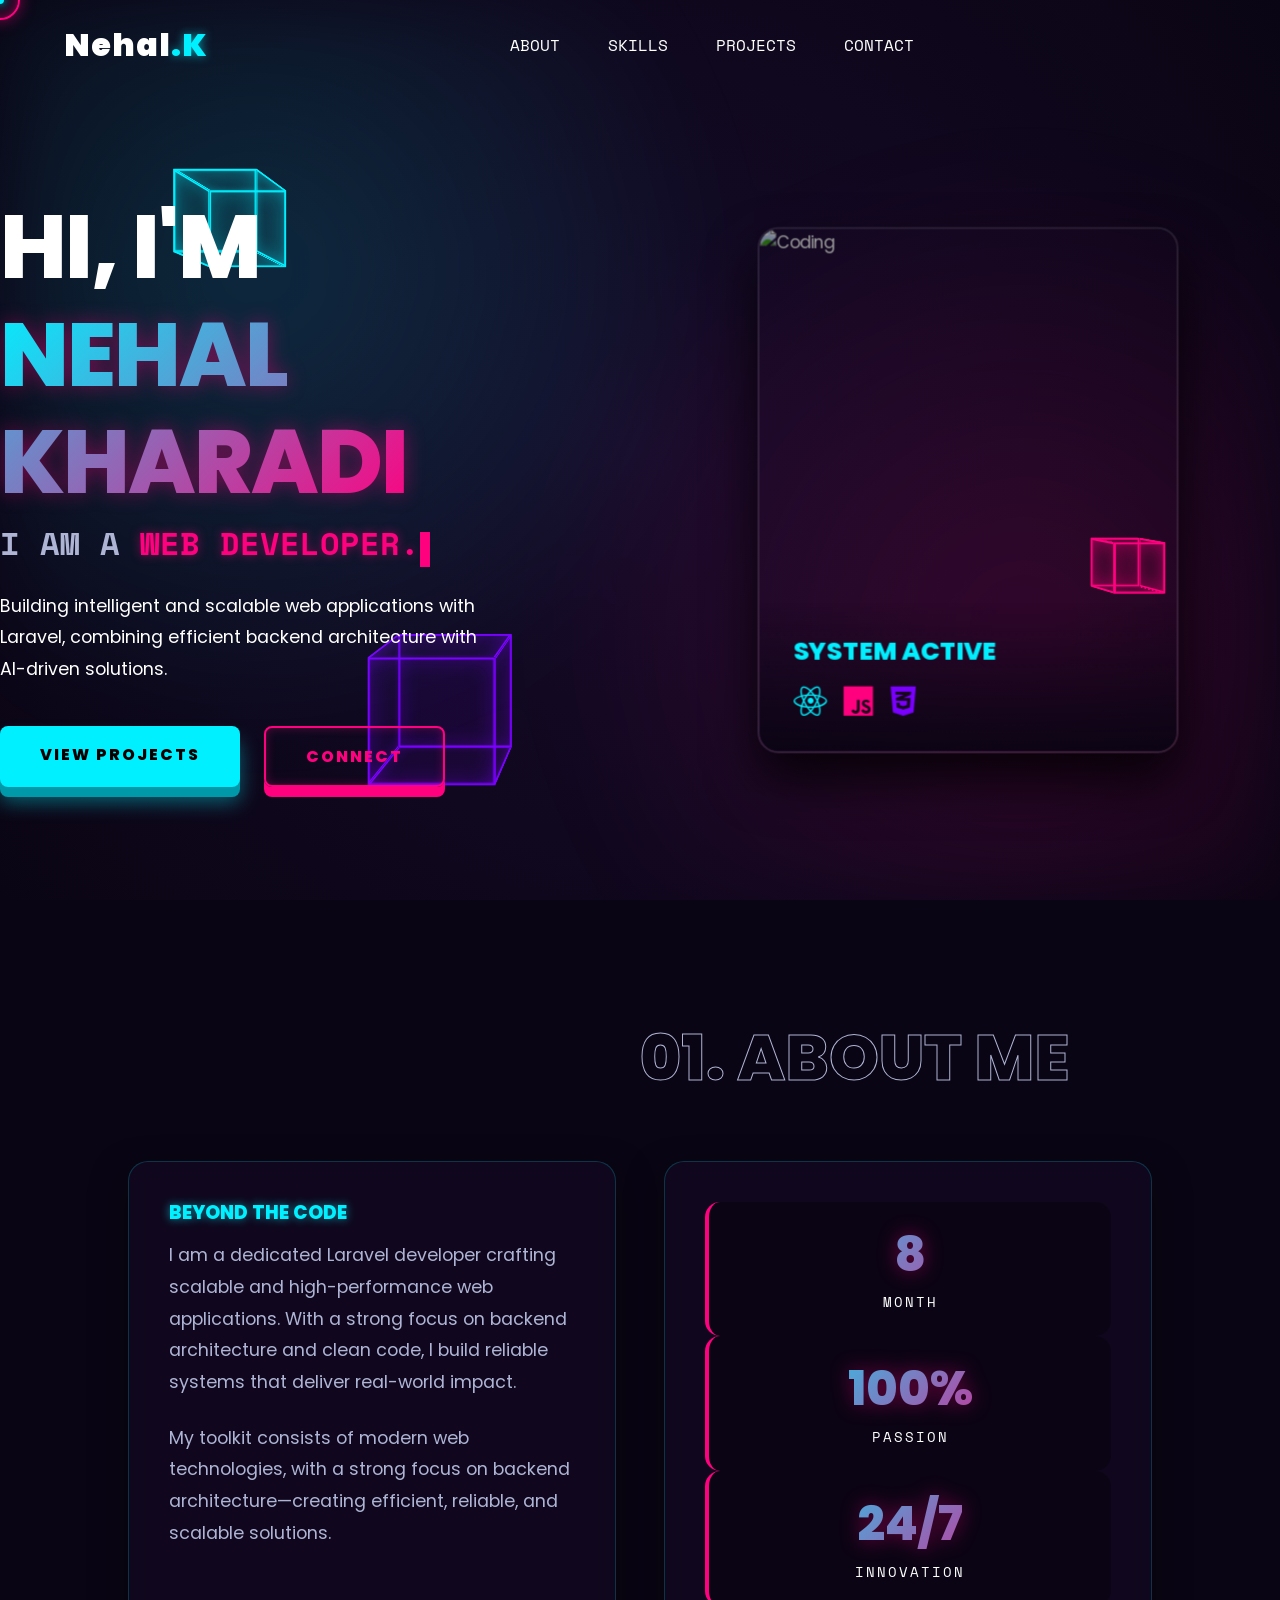
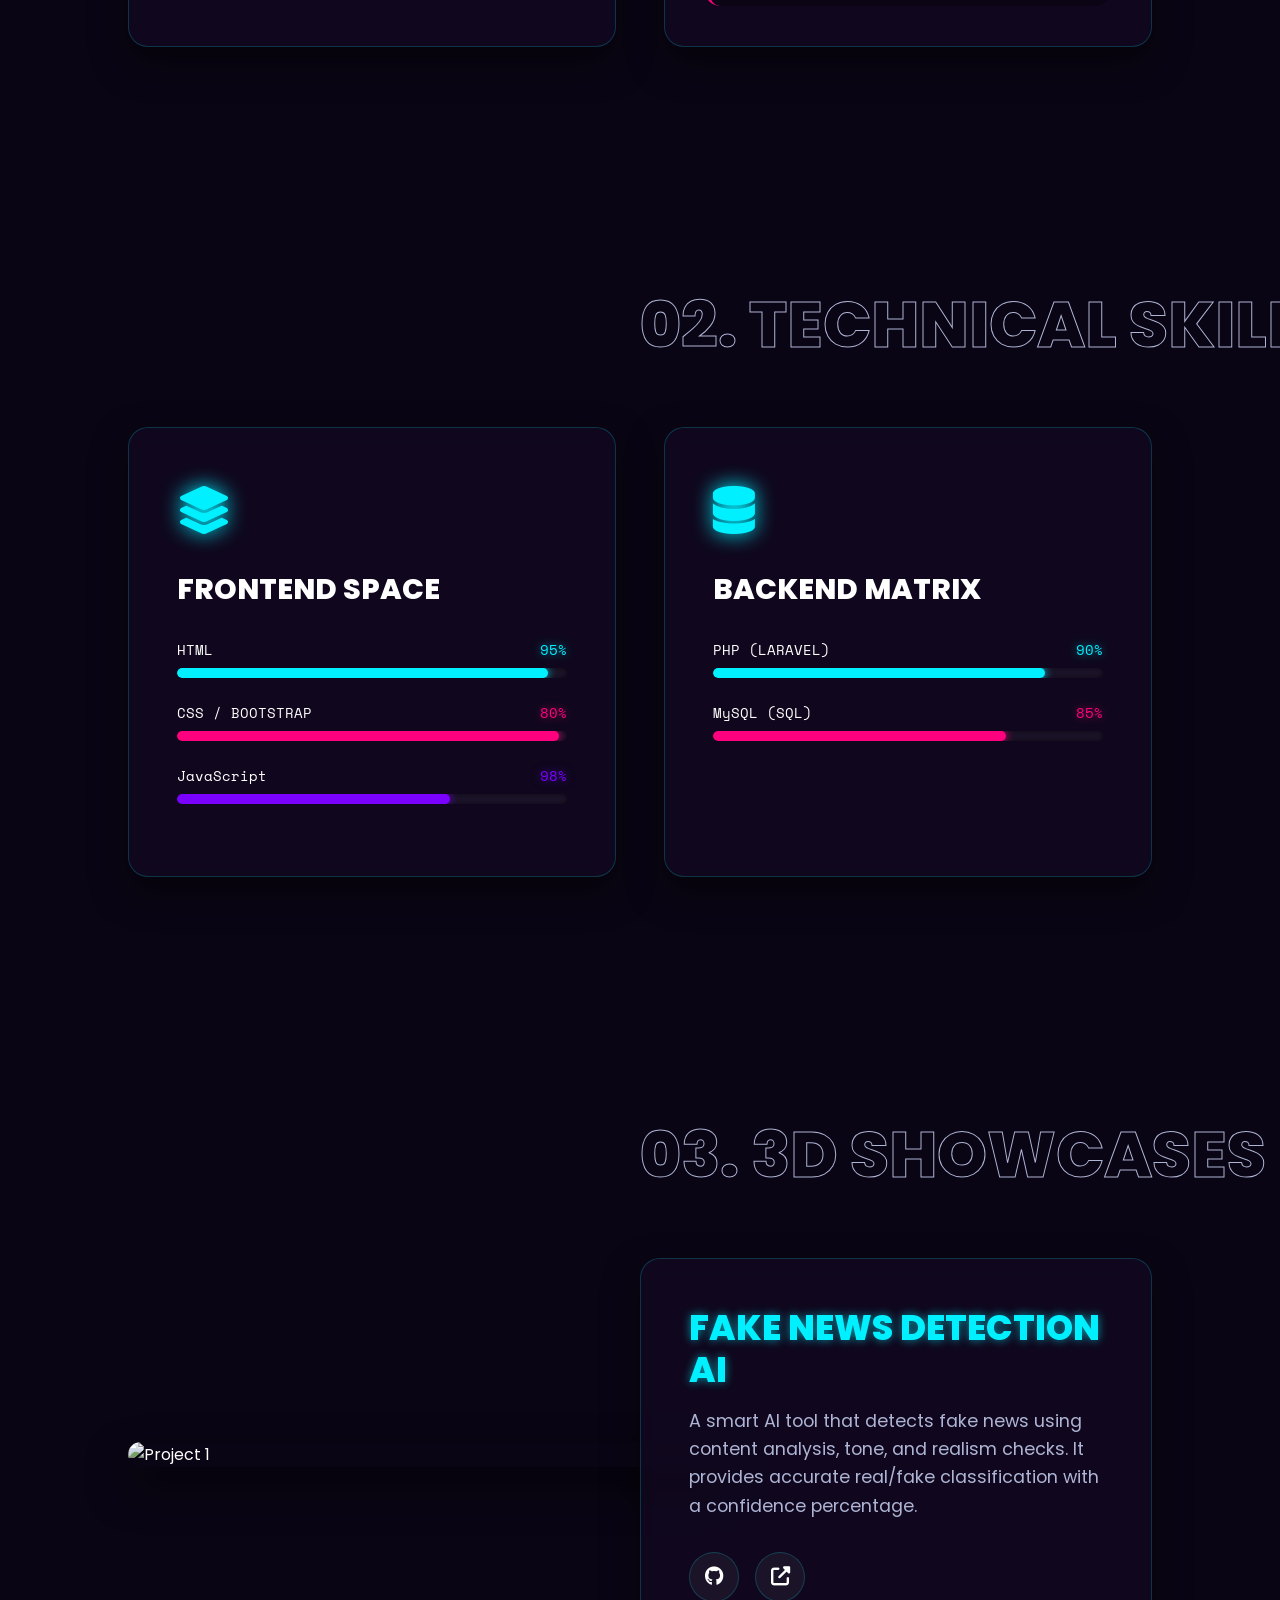
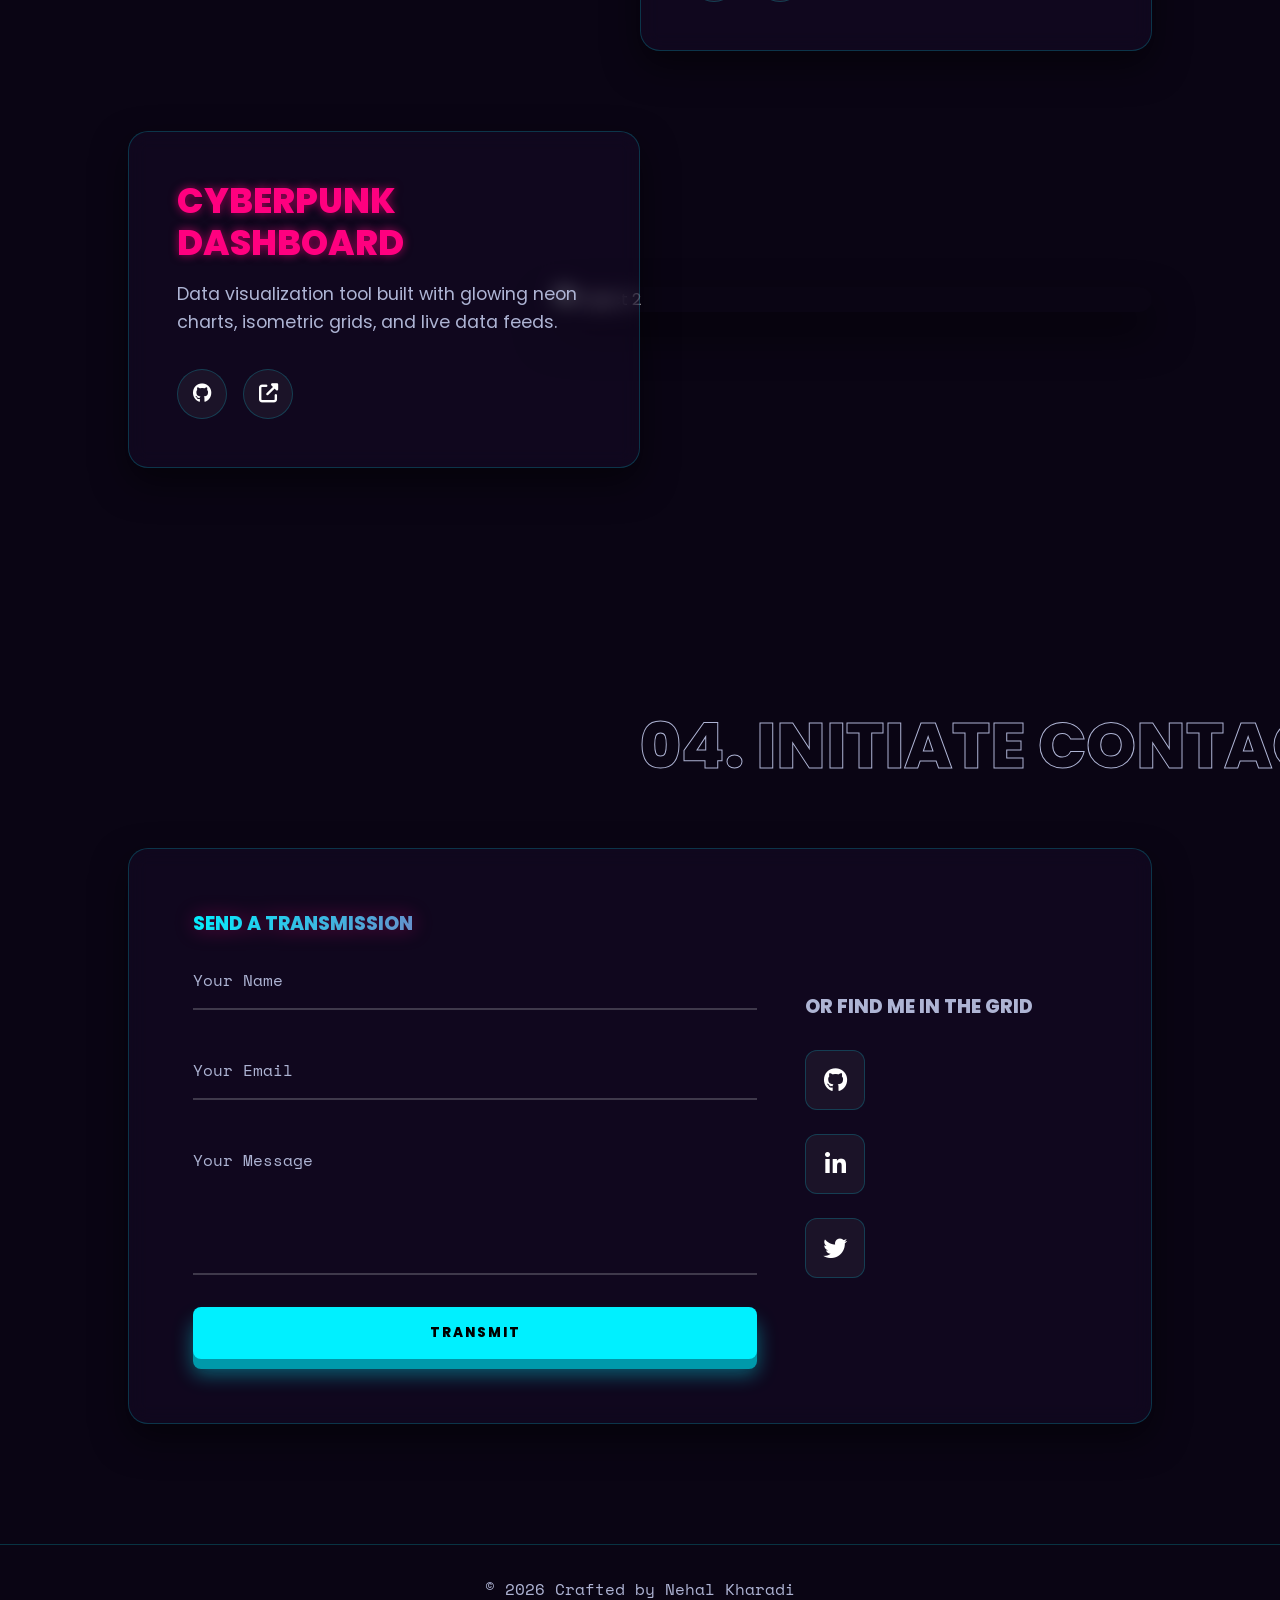
==== nehal portfoilio/index.html @ 48c3c2a7 "adding a project links" ====
<!DOCTYPE html>
<html lang="en">

<head>
    <meta charset="UTF-8">
    <meta name="viewport" content="width=device-width, initial-scale=1.0">
    <meta name="description" content="Nehal Kharadi - Web Developer Portfolio">
    <title>Nehal Kharadi - Web Developer</title>
    <!-- Fonts -->
    <link rel="preconnect" href="https://fonts.googleapis.com">
    <link rel="preconnect" href="https://fonts.gstatic.com" crossorigin>
    <link
        href="https://fonts.googleapis.com/css2?family=Poppins:wght@300;400;600;800;900&family=Space+Mono:wght@400;700&display=swap"
        rel="stylesheet">
    <!-- Font Awesome -->
    <link rel="stylesheet" href="https://cdnjs.cloudflare.com/ajax/libs/font-awesome/6.4.0/css/all.min.css">
    <!-- Custom CSS -->
    <link rel="stylesheet" href="style.css">
</head>

<body>
    <!-- Custom Cursor -->
    <div class="cursor-dot"></div>
    <div class="cursor-outline"></div>

    <!-- 3D Background Elements -->
    <div class="bg-3d-scene">
        <!-- We will dynamically move these with JS -->
        <div class="shape shape-1 cube" data-speed="-2">
            <div class="face front"></div>
            <div class="face back"></div>
            <div class="face right"></div>
            <div class="face left"></div>
            <div class="face top"></div>
            <div class="face bottom"></div>
        </div>
        <div class="shape shape-2 cube" data-speed="3">
            <div class="face front"></div>
            <div class="face back"></div>
            <div class="face right"></div>
            <div class="face left"></div>
            <div class="face top"></div>
            <div class="face bottom"></div>
        </div>
        <div class="shape shape-3 cube" data-speed="1.5">
            <div class="face front"></div>
            <div class="face back"></div>
            <div class="face right"></div>
            <div class="face left"></div>
            <div class="face top"></div>
            <div class="face bottom"></div>
        </div>
        <div class="glow-bg"></div>
    </div>

    <!-- Navbar -->
    <nav id="navbar">
        <div class="nav-container">
            <a href="#hero" class="logo">Nehal<span class="text-cyan">.K</span></a>
            <ul class="nav-links">
                <li><a href="#about" class="hover-3d">About</a></li>
                <li><a href="#skills" class="hover-3d">Skills</a></li>
                <li><a href="#projects" class="hover-3d">Projects</a></li>
                <li><a href="#contact" class="hover-3d">Contact</a></li>
            </ul>
            <div class="nav-actions">
                <div class="hamburger">
                    <div class="line"></div>
                    <div class="line"></div>
                    <div class="line"></div>
                </div>
            </div>
        </div>
    </nav>

    <!-- Hero Section -->
    <section id="hero" class="hero">
        <div class="hero-content" data-tilt>

            <h1 class="name" data-depth="20">
                Hi, I'm <br>
                <span class="text-gradient">Nehal Kharadi</span>
            </h1>
            <h2 class="dynamic-text">I am a <span class="typing-text"></span><span class="cursor">&nbsp;</span></h2>
            <p class="summary" data-depth="10">Building intelligent and scalable web applications with Laravel,
                combining efficient backend architecture with AI-driven solutions.</p>
            <div class="hero-cta" data-depth="30">
                <a href="#projects" class="btn btn-primary btn-3d">View projects</a>
                <a href="#contact" class="btn btn-outline btn-3d">Connect</a>
            </div>
        </div>
        <div class="hero-graphic" id="parallax-scene">
            <!-- 3D Card in Hero -->
            <div class="hero-3d-card js-tilt">
                <div class="card-glass">
                    <img src="https://images.unsplash.com/photo-1555066931-4365d14bab8c?ixlib=rb-4.0.3&auto=format&fit=crop&w=800&q=80"
                        alt="Coding">
                    <div class="card-overlay">
                        <h3>System Active</h3>
                        <div class="tech-icons">
                            <i class="fab fa-react" style="color: #00F0FF;"></i>
                            <i class="fab fa-js" style="color: #FF007F;"></i>
                            <i class="fab fa-css3-alt" style="color: #7A00FF;"></i>
                        </div>
                    </div>
                </div>
            </div>
        </div>
    </section>

    <!-- About Section -->
    <section id="about" class="about section">
        <h2 class="section-title">01. About Me</h2>
        <div class="about-container js-tilt">
            <div class="about-text glass-box">
                <h3 class="text-cyan mb-4">Beyond the Code</h3>
                <p>I am a dedicated Laravel developer crafting scalable and high-performance web applications. With a
                    strong focus on backend architecture and clean code, I build reliable systems that deliver
                    real-world impact.
                </p>
                <p>My toolkit consists of modern web technologies, with a strong focus on backend architecture—creating
                    efficient, reliable, and scalable solutions.</p>
            </div>
            <div class="about-stats glass-box">
                <div class="stat-item">
                    <h4 class="text-gradient">8</h4>
                    <p>month</p>
                </div>
                <div class="stat-item">
                    <h4 class="text-gradient">100%</h4>
                    <p>Passion</p>
                </div>
                <div class="stat-item">
                    <h4 class="text-gradient">24/7</h4>
                    <p>Innovation</p>
                </div>
            </div>
        </div>
    </section>

    <!-- Skills Section -->
    <section id="skills" class="skills section">
        <h2 class="section-title">02. Technical Skills</h2>
        <div class="skills-grid">
            <div class="skill-card js-tilt glass-box">
                <div class="skill-icon"><i class="fas fa-layer-group"></i></div>
                <h3>Frontend Space</h3>
                <div class="skill-bar-container">
                    <div class="skill-label"><span>HTML</span> <span class="text-cyan">95%</span></div>
                    <div class="skill-track">
                        <div class="skill-fill bg-cyan" data-width="95%"></div>
                    </div>
                </div>
                <div class="skill-bar-container">
                    <div class="skill-label"><span>CSS / BOOTSTRAP</span> <span class="text-pink">80%</span></div>
                    <div class="skill-track">
                        <div class="skill-fill bg-pink" data-width="98%"></div>
                    </div>
                </div>
                <div class="skill-bar-container">
                    <div class="skill-label"><span>JavaScript</span> <span class="text-purple">98%</span></div>
                    <div class="skill-track">
                        <div class="skill-fill bg-purple" data-width="70%"></div>
                    </div>
                </div>
            </div>

            <div class="skill-card js-tilt glass-box">
                <div class="skill-icon"><i class="fas fa-database"></i></div>
                <h3>Backend Matrix</h3>
                <div class="skill-bar-container">
                    <div class="skill-label"><span>PHP (LARAVEL)</span> <span class="text-cyan">90%</span></div>
                    <div class="skill-track">
                        <div class="skill-fill bg-cyan" data-width="85%"></div>
                    </div>
                </div>
                <div class="skill-bar-container">
                    <div class="skill-label"><span>MySQL (SQL)</span> <span class="text-pink">85%</span></div>
                    <div class="skill-track">
                        <div class="skill-fill bg-pink" data-width="75%"></div>
                    </div>
                </div>

            </div>
        </div>
    </section>

    <!-- Projects Section -->
    <section id="projects" class="projects section">
        <h2 class="section-title">03. 3D Showcases</h2>
        <div class="project-gallery">
            <!-- Project 1 -->
            <div class="project-box js-tilt">
                <div class="project-img">
                    <img src="https://images.unsplash.com/photo-1618005182384-a83a8bd57fbe?ixlib=rb-4.0.3&auto=format&fit=crop&w=800&q=80"
                        alt="Project 1">
                </div>
                <div class="project-content glass-box">
                    <h3 class="text-cyan">Fake News Detection AI</h3>
                    <p>A smart AI tool that detects fake news using content analysis, tone, and realism checks.
                        It provides accurate real/fake classification
                        with a confidence percentage.</p>
                    <div class="project-links">
                        <a href="#" class="btn-icon"><i class="fab fa-github"></i></a>
                        <a href="#" class="btn-icon"><i class="fas fa-external-link-alt"></i></a>
                    </div>
                </div>
            </div>

            <!-- Project 2 -->
            <div class="project-box js-tilt">
                <div class="project-img">
                    <img src="https://images.unsplash.com/photo-1550751827-4bd374c3f58b?ixlib=rb-4.0.3&auto=format&fit=crop&w=800&q=80"
                        alt="Project 2">
                </div>
                <div class="project-content glass-box">
                    <h3 class="text-pink">Cyberpunk Dashboard</h3>
                    <p>Data visualization tool built with glowing neon charts, isometric grids, and live data feeds.</p>
                    <div class="project-links">
                        <a href="#" class="btn-icon"><i class="fab fa-github"></i></a>
                        <a href="https://nehalkharadi.github.io/fake-news-detection-ai/" class="btn-icon"><i
                                class="fas fa-external-link-alt"></i></a>
                    </div>
                </div>
            </div>
        </div>
    </section>

    <!-- Contact Section -->
    <section id="contact" class="contact section">
        <h2 class="section-title">04. Initiate Contact</h2>
        <div class="contact-wrapper js-tilt glass-box">
            <div class="contact-form-container">
                <h3 class="text-gradient mb-4">Send a Transmission</h3>
                <form id="contactForm" class="form-3d">
                    <div class="input-container">
                        <input type="text" required id="name" class="input-field">
                        <label for="name">Your Name</label>
                        <div class="input-line"></div>
                    </div>
                    <div class="input-container">
                        <input type="email" required id="email" class="input-field">
                        <label for="email">Your Email</label>
                        <div class="input-line"></div>
                    </div>
                    <div class="input-container">
                        <textarea required id="message" rows="4" class="input-field"></textarea>
                        <label for="message">Your Message</label>
                        <div class="input-line"></div>
                    </div>
                    <button type="submit" class="btn btn-primary btn-3d mt-4">Transmit</button>
                </form>
            </div>
            <div class="contact-social">
                <h3>Or find me in the grid</h3>
                <div class="social-3d">
                    <a href="#" class="social-btn"><i class="fab fa-github"></i></a>
                    <a href="#" class="social-btn"><i class="fab fa-linkedin-in"></i></a>
                    <a href="#" class="social-btn"><i class="fab fa-twitter"></i></a>
                </div>
            </div>
        </div>
    </section>

    <!-- Footer -->
    <footer>
        <p>© 2026 Crafted by Nehal Kharadi</p>
    </footer>

    <script src="script.js"></script>
</body>

</html>
---- nehal portfoilio/style.css ----
/* --- Variables & Core Theme --- */
:root {
    --bg-dark: #0a0514;
    --bg-light: #160b29;
    --cyan: #00F0FF;
    --pink: #FF007F;
    --purple: #7A00FF;
    --text-main: #ffffff;
    --text-muted: #aeb4d4;

    --glass-bg: rgba(22, 11, 41, 0.5);
    --glass-border: rgba(0, 240, 255, 0.2);
    --glass-shadow: 0 15px 35px rgba(0, 0, 0, 0.5);

    --gradient: linear-gradient(135deg, var(--cyan), var(--pink));
}

* {
    margin: 0;
    padding: 0;
    box-sizing: border-box;
}

html {
    scroll-behavior: smooth;
}

body {
    font-family: 'Poppins', sans-serif;
    background-color: var(--bg-dark);
    color: var(--text-main);
    overflow-x: hidden;
    cursor: none;
    /* We use custom cursor */
}

a {
    text-decoration: none;
    color: inherit;
    cursor: none;
}

button,
input,
textarea {
    font-family: inherit;
    cursor: none;
}

ul {
    list-style: none;
}

img {
    max-width: 100%;
    height: auto;
    display: block;
}

/* Typography */
h1,
h2,
h3,
h4 {
    font-weight: 800;
    line-height: 1.2;
    text-transform: uppercase;
}

.text-cyan {
    color: var(--cyan);
    text-shadow: 0 0 10px rgba(0, 240, 255, 0.6);
}

.text-pink {
    color: var(--pink);
    text-shadow: 0 0 10px rgba(255, 0, 127, 0.6);
}

.text-purple {
    color: var(--purple);
    text-shadow: 0 0 10px rgba(122, 0, 255, 0.6);
}

.text-gradient {
    background: var(--gradient);
    -webkit-background-clip: text;
    -webkit-text-fill-color: transparent;
    filter: drop-shadow(0 0 10px rgba(255, 0, 127, 0.4));
}

.mb-4 {
    margin-bottom: 1rem;
}

/* --- Custom Cursor --- */
.cursor-dot {
    position: fixed;
    width: 8px;
    height: 8px;
    background-color: var(--cyan);
    border-radius: 50%;
    pointer-events: none;
    z-index: 9999;
    transform: translate(-50%, -50%);
    box-shadow: 0 0 10px var(--cyan);
}

.cursor-outline {
    position: fixed;
    width: 40px;
    height: 40px;
    border: 2px solid var(--pink);
    border-radius: 50%;
    pointer-events: none;
    z-index: 9998;
    transform: translate(-50%, -50%);
    transition: width 0.2s, height 0.2s;
    box-shadow: 0 0 15px rgba(255, 0, 127, 0.5), inset 0 0 15px rgba(255, 0, 127, 0.5);
}

.cursor-hover {
    width: 60px !important;
    height: 60px !important;
    background: rgba(0, 240, 255, 0.1);
    border-color: var(--cyan) !important;
    box-shadow: 0 0 20px var(--cyan), inset 0 0 20px var(--cyan) !important;
}

/* --- 3D Background Scene --- */
.bg-3d-scene {
    position: fixed;
    top: 0;
    left: 0;
    width: 100vw;
    height: 100vh;
    z-index: -1;
    perspective: 1000px;
    background: radial-gradient(circle at center, var(--bg-light), var(--bg-dark));
    overflow: hidden;
}

.glow-bg {
    position: absolute;
    width: 100%;
    height: 100%;
    background:
        radial-gradient(circle at 20% 30%, rgba(0, 240, 255, 0.15) 0%, transparent 40%),
        radial-gradient(circle at 80% 70%, rgba(255, 0, 127, 0.15) 0%, transparent 40%);
    filter: blur(40px);
}

.cube {
    position: absolute;
    width: 80px;
    height: 80px;
    transform-style: preserve-3d;
    animation: rotateCube 15s infinite linear;
}

.cube .face {
    position: absolute;
    width: 100%;
    height: 100%;
    border: 2px solid var(--cyan);
    background: rgba(0, 240, 255, 0.05);
    box-shadow: 0 0 20px rgba(0, 240, 255, 0.3) inset;
}

.cube .front {
    transform: translateZ(40px);
}

.cube .back {
    transform: rotateY(180deg) translateZ(40px);
}

.cube .right {
    transform: rotateY(90deg) translateZ(40px);
}

.cube .left {
    transform: rotateY(-90deg) translateZ(40px);
}

.cube .top {
    transform: rotateX(90deg) translateZ(40px);
}

.cube .bottom {
    transform: rotateX(-90deg) translateZ(40px);
}

.shape-1 {
    top: 20%;
    left: 15%;
    animation-duration: 20s;
}

.shape-2 {
    top: 60%;
    right: 10%;
    width: 50px;
    height: 50px;
}

.shape-2 .face {
    border-color: var(--pink);
    background: rgba(255, 0, 127, 0.05);
    box-shadow: 0 0 20px rgba(255, 0, 127, 0.3) inset;
}

.shape-2 .front {
    transform: translateZ(25px);
}

.shape-2 .back {
    transform: rotateY(180deg) translateZ(25px);
}

.shape-2 .right {
    transform: rotateY(90deg) translateZ(25px);
}

.shape-2 .left {
    transform: rotateY(-90deg) translateZ(25px);
}

.shape-2 .top {
    transform: rotateX(90deg) translateZ(25px);
}

.shape-2 .bottom {
    transform: rotateX(-90deg) translateZ(25px);
}

.shape-3 {
    bottom: 15%;
    left: 30%;
    width: 120px;
    height: 120px;
    animation-duration: 25s;
    animation-direction: reverse;
}

.shape-3 .face {
    border-color: var(--purple);
    background: rgba(122, 0, 255, 0.05);
    box-shadow: 0 0 20px rgba(122, 0, 255, 0.3) inset;
}

.shape-3 .front {
    transform: translateZ(60px);
}

.shape-3 .back {
    transform: rotateY(180deg) translateZ(60px);
}

.shape-3 .right {
    transform: rotateY(90deg) translateZ(60px);
}

.shape-3 .left {
    transform: rotateY(-90deg) translateZ(60px);
}

.shape-3 .top {
    transform: rotateX(90deg) translateZ(60px);
}

.shape-3 .bottom {
    transform: rotateX(-90deg) translateZ(60px);
}

@keyframes rotateCube {
    0% {
        transform: rotateX(0) rotateY(0) rotateZ(0);
    }

    100% {
        transform: rotateX(360deg) rotateY(360deg) rotateZ(360deg);
    }
}

/* --- Common UI --- */
.section {
    padding: 120px 10%;
    position: relative;
    z-index: 1;
}

.section-title {
    font-size: clamp(2.5rem, 5vw, 4rem);
    text-align: center;
    margin-bottom: 4rem;
    color: transparent;
    -webkit-text-stroke: 1px var(--text-muted);
    position: relative;
    display: inline-block;
    left: 50%;
    transform: translateX(-50%);
    transition: all 0.3s ease;
}

.section-title:hover {
    color: var(--cyan);
    -webkit-text-stroke: 0px;
    text-shadow: 0 0 20px var(--cyan);
}

.glass-box {
    background: var(--glass-bg);
    backdrop-filter: blur(10px);
    -webkit-backdrop-filter: blur(10px);
    border: 1px solid var(--glass-border);
    border-radius: 20px;
    padding: 2.5rem;
    box-shadow: var(--glass-shadow);
    transform-style: preserve-3d;
    /* For child 3D effects */
}

/* 3D Buttons */
.btn-3d {
    display: inline-block;
    padding: 1rem 2.5rem;
    font-weight: 800;
    letter-spacing: 2px;
    text-transform: uppercase;
    border-radius: 8px;
    position: relative;
    transform-style: preserve-3d;
    transition: transform 0.2s, box-shadow 0.2s;
    outline: none;
    border: none;
    z-index: 1;
}

.btn-3d::before {
    content: '';
    position: absolute;
    top: 0;
    left: 0;
    width: 100%;
    height: 100%;
    border-radius: 8px;
    transform: translateZ(-10px);
    z-index: -1;
}

.btn-primary {
    background: var(--cyan);
    color: #000;
    box-shadow: 0 10px 0 #0099aa, 0 15px 20px rgba(0, 240, 255, 0.4);
}

.btn-primary:active {
    transform: translateY(10px);
    box-shadow: 0 0px 0 #0099aa, 0 5px 10px rgba(0, 240, 255, 0.4);
}

.btn-outline {
    background: transparent;
    color: var(--pink);
    border: 2px solid var(--pink);
    box-shadow: 0 10px 0 var(--pink), inset 0 0 10px rgba(255, 0, 127, 0.3);
}

.btn-outline:active {
    transform: translateY(10px);
    box-shadow: 0 0px 0 var(--pink), inset 0 0 10px rgba(255, 0, 127, 0.3);
}

/* --- Navigation --- */
nav {
    position: fixed;
    top: 0;
    width: 100%;
    height: 90px;
    z-index: 1000;
    transition: 0.3s;
}

nav.scrolled {
    background: rgba(10, 5, 20, 0.85);
    backdrop-filter: blur(15px);
    border-bottom: 1px solid var(--glass-border);
    height: 70px;
}

.nav-container {
    display: flex;
    justify-content: space-between;
    align-items: center;
    height: 100%;
    padding: 0 5%;
}

.logo {
    font-size: 2rem;
    font-weight: 900;
    letter-spacing: 1px;
}

.nav-links {
    display: flex;
    gap: 3rem;
}

.nav-links li a {
    font-family: 'Space Mono', monospace;
    font-size: 1rem;
    text-transform: uppercase;
    position: relative;
    display: inline-block;
    transition: 0.3s;
}

.nav-links li a:hover {
    color: var(--cyan);
    text-shadow: 0 0 10px var(--cyan);
    transform: translateY(-3px);
}

.hamburger {
    display: none;
}

.hamburger .line {
    width: 30px;
    height: 3px;
    background: var(--cyan);
    margin: 6px 0;
    box-shadow: 0 0 5px var(--cyan);
    transition: 0.3s;
}

/* --- Hero Section --- */
.hero {
    min-height: 100vh;
    display: flex;
    align-items: center;
    padding-top: 80px;
}

.hero-content {
    flex: 1;
    padding-right: 2rem;
    transform-style: preserve-3d;
}

.intro-badge {
    display: inline-flex;
    align-items: center;
    gap: 10px;
    padding: 0.5rem 1.2rem;
    background: rgba(0, 240, 255, 0.1);
    border: 1px solid var(--cyan);
    border-radius: 30px;
    color: var(--cyan);
    font-family: 'Space Mono', monospace;
    font-size: 0.9rem;
    margin-bottom: 1.5rem;
    box-shadow: 0 0 15px rgba(0, 240, 255, 0.2);
}

.live-dot {
    width: 10px;
    height: 10px;
    background: var(--cyan);
    border-radius: 50%;
    animation: pulse 1.5s infinite;
}

@keyframes pulse {
    0% {
        box-shadow: 0 0 0 0 rgba(0, 240, 255, 0.7);
    }

    70% {
        box-shadow: 0 0 0 10px transparent;
    }

    100% {
        box-shadow: 0 0 0 0 transparent;
    }
}

.hero .name {
    font-size: clamp(3.5rem, 7vw, 6rem);
    margin-bottom: 0.5rem;
    letter-spacing: -2px;
}

.dynamic-text {
    font-family: 'Space Mono', monospace;
    font-size: clamp(1.2rem, 3vw, 2rem);
    color: var(--text-muted);
    margin-bottom: 1.5rem;
}

.typing-text {
    color: var(--pink);
    text-shadow: 0 0 10px rgba(255, 0, 127, 0.5);
}

.cursor {
    display: inline-block;
    width: 10px;
    height: 1.1em;
    background: var(--pink);
    vertical-align: text-bottom;
    animation: blink 1s infinite;
}

@keyframes blink {

    0%,
    100% {
        opacity: 1;
    }

    50% {
        opacity: 0;
    }
}

.hero .summary {
    font-size: 1.1rem;
    max-width: 500px;
    margin-bottom: 2.5rem;
    line-height: 1.8;
}

.hero-cta {
    display: flex;
    gap: 1.5rem;
}

.hero-graphic {
    flex: 1;
    display: flex;
    justify-content: center;
    align-items: center;
    perspective: 1000px;
}

.hero-3d-card {
    width: 400px;
    height: 500px;
    position: relative;
    transform-style: preserve-3d;
}

.card-glass {
    position: absolute;
    width: 100%;
    height: 100%;
    border-radius: 20px;
    overflow: hidden;
    border: 2px solid rgba(255, 255, 255, 0.1);
    box-shadow: 0 25px 50px rgba(0, 0, 0, 0.8);
    transform: translateZ(50px);
    /* Pops out during tilt */
}

.card-glass img {
    width: 100%;
    height: 100%;
    object-fit: cover;
    filter: brightness(0.6) contrast(1.2);
}

.card-overlay {
    position: absolute;
    bottom: 0;
    left: 0;
    width: 100%;
    padding: 2rem;
    background: linear-gradient(to top, rgba(10, 5, 20, 0.9), transparent);
    transform: translateZ(80px);
    /* 3D effect depth */
}

.card-overlay h3 {
    color: var(--cyan);
    font-size: 1.5rem;
    margin-bottom: 1rem;
}

.tech-icons {
    display: flex;
    gap: 1rem;
    font-size: 2rem;
}

/* --- About Section --- */
.about-container {
    display: grid;
    grid-template-columns: 1fr 1fr;
    gap: 3rem;
    transform-style: preserve-3d;
}

.about-text p {
    margin-bottom: 1.5rem;
    font-size: 1.1rem;
    line-height: 1.8;
    color: var(--text-muted);
}

.about-stats {
    display: flex;
    flex-direction: column;
    justify-content: space-around;
    transform: translateZ(30px);
}

.stat-item {
    text-align: center;
    padding: 1.5rem;
    background: rgba(0, 0, 0, 0.3);
    border-radius: 15px;
    border-left: 4px solid var(--pink);
}

.stat-item h4 {
    font-size: 3rem;
    margin-bottom: 0.5rem;
}

.stat-item p {
    font-family: 'Space Mono', monospace;
    letter-spacing: 2px;
    text-transform: uppercase;
    font-size: 0.9rem;
}

/* --- Skills Section --- */
.skills-grid {
    display: grid;
    grid-template-columns: 1fr 1fr;
    gap: 3rem;
    perspective: 1000px;
}

.skill-card {
    padding: 3rem;
    transform-style: preserve-3d;
}

.skill-icon {
    font-size: 3rem;
    color: var(--cyan);
    margin-bottom: 1.5rem;
    display: inline-block;
    transform: translateZ(40px);
    text-shadow: 0 0 20px var(--cyan);
}

.skill-card h3 {
    font-size: 1.8rem;
    margin-bottom: 2rem;
    transform: translateZ(30px);
}

.skill-bar-container {
    margin-bottom: 1.5rem;
    transform: translateZ(20px);
}

.skill-label {
    display: flex;
    justify-content: space-between;
    font-family: 'Space Mono', monospace;
    font-size: 0.9rem;
    margin-bottom: 0.5rem;
}

.skill-track {
    width: 100%;
    height: 10px;
    background: rgba(255, 255, 255, 0.05);
    border-radius: 10px;
    overflow: hidden;
    box-shadow: inset 0 0 5px rgba(0, 0, 0, 0.5);
}

.skill-fill {
    height: 100%;
    width: 0;
    border-radius: 10px;
    transition: width 1.5s ease-out;
}

.bg-cyan {
    background: var(--cyan);
    box-shadow: 0 0 10px var(--cyan);
}

.bg-pink {
    background: var(--pink);
    box-shadow: 0 0 10px var(--pink);
}

.bg-purple {
    background: var(--purple);
    box-shadow: 0 0 10px var(--purple);
}

/* --- Projects Section --- */
.project-gallery {
    display: flex;
    flex-direction: column;
    gap: 5rem;
}

.project-box {
    display: grid;
    grid-template-columns: repeat(12, 1fr);
    align-items: center;
    perspective: 1500px;
}

.project-img {
    grid-column: 1 / 8;
    grid-row: 1;
    border-radius: 20px;
    overflow: hidden;
    box-shadow: 0 20px 40px rgba(0, 0, 0, 0.6);
    transform-style: preserve-3d;
}

.project-img img {
    width: 100%;
    height: 100%;
    object-fit: cover;
    filter: grayscale(50%);
    transition: 0.5s;
}

.project-box:hover .project-img img {
    filter: grayscale(0%);
    transform: scale(1.05);
}

.project-content {
    grid-column: 7 / -1;
    grid-row: 1;
    padding: 3rem;
    z-index: 2;
    transform: translateZ(50px);
    /* 3D pop */
}

.project-box:nth-child(even) .project-img {
    grid-column: 6 / -1;
}

.project-box:nth-child(even) .project-content {
    grid-column: 1 / 7;
}

.project-content h3 {
    font-size: 2.2rem;
    margin-bottom: 1rem;
}

.project-content p {
    color: var(--text-muted);
    font-size: 1.1rem;
    margin-bottom: 2rem;
    line-height: 1.6;
}

.project-links {
    display: flex;
    gap: 1rem;
}

.btn-icon {
    width: 50px;
    height: 50px;
    display: flex;
    justify-content: center;
    align-items: center;
    border: 1px solid var(--glass-border);
    border-radius: 50%;
    font-size: 1.2rem;
    background: rgba(255, 255, 255, 0.05);
    transition: 0.3s;
}

.btn-icon:hover {
    background: var(--cyan);
    color: #000;
    box-shadow: 0 0 15px var(--cyan);
    transform: translateY(-5px);
}

/* --- Contact Section --- */
.contact-wrapper {
    display: grid;
    grid-template-columns: 2fr 1fr;
    gap: 3rem;
    padding: 4rem;
    transform-style: preserve-3d;
}

.form-3d {
    display: flex;
    flex-direction: column;
    gap: 2rem;
    transform: translateZ(30px);
}

.input-container {
    position: relative;
}

.input-field {
    width: 100%;
    padding: 1rem 0;
    background: transparent;
    border: none;
    outline: none;
    color: var(--text-main);
    font-size: 1.1rem;
    font-family: 'Space Mono', monospace;
}

.input-container label {
    position: absolute;
    top: 1rem;
    left: 0;
    color: var(--text-muted);
    font-family: 'Space Mono', monospace;
    transition: 0.3s ease;
    pointer-events: none;
}

.input-line {
    position: absolute;
    bottom: 0;
    left: 0;
    width: 100%;
    height: 2px;
    background: rgba(255, 255, 255, 0.2);
}

.input-line::after {
    content: '';
    position: absolute;
    bottom: 0;
    left: 0;
    width: 0%;
    height: 2px;
    background: var(--gradient);
    transition: 0.3s ease;
}

.input-field:focus~label,
.input-field:valid~label {
    top: -1rem;
    font-size: 0.8rem;
    color: var(--cyan);
}

.input-field:focus~.input-line::after,
.input-field:valid~.input-line::after {
    width: 100%;
    box-shadow: 0 0 10px var(--cyan);
}

textarea.input-field {
    resize: none;
}

.contact-social {
    display: flex;
    flex-direction: column;
    justify-content: center;
    transform: translateZ(40px);
}

.contact-social h3 {
    margin-bottom: 2rem;
    color: var(--text-muted);
    font-size: 1.2rem;
}

.social-3d {
    display: flex;
    flex-direction: column;
    gap: 1.5rem;
}

.social-btn {
    display: flex;
    align-items: center;
    justify-content: center;
    width: 60px;
    height: 60px;
    font-size: 1.5rem;
    background: rgba(255, 255, 255, 0.05);
    border: 1px solid var(--glass-border);
    border-radius: 12px;
    transition: 0.3s;
}

.social-btn:hover {
    background: var(--pink);
    color: #fff;
    box-shadow: 0 0 20px var(--pink);
    transform: translateZ(20px) scale(1.1);
}

/* --- Footer --- */
footer {
    text-align: center;
    padding: 2rem;
    border-top: 1px solid var(--glass-border);
    font-family: 'Space Mono', monospace;
    color: var(--text-muted);
}

/* --- Reveal Animations --- */
.reveal {
    opacity: 0;
    transform: translateY(50px) translateZ(-100px);
    transition: all 1s cubic-bezier(0.2, 0.8, 0.2, 1);
}

.reveal.active {
    opacity: 1;
    transform: translateY(0) translateZ(0);
}

/* --- Responsive --- */
@media screen and (max-width: 992px) {
    .hero {
        flex-direction: column;
        text-align: center;
        padding-top: 120px;
        gap: 4rem;
    }

    .hero-content {
        padding-right: 0;
        display: flex;
        flex-direction: column;
        align-items: center;
    }

    .hero .summary {
        text-align: center;
    }

    .about-container,
    .skills-grid,
    .contact-wrapper {
        grid-template-columns: 1fr;
    }

    .project-box,
    .project-box:nth-child(even) {
        display: flex;
        flex-direction: column;
    }

    .project-content {
        transform: translateY(-50px) translateZ(30px);
        margin: 0 2rem;
    }

    .social-3d {
        flex-direction: row;
    }
}

@media screen and (max-width: 768px) {
    .nav-links {
        position: fixed;
        top: 0;
        right: -100%;
        width: 100vw;
        height: 100vh;
        background: rgba(10, 5, 20, 0.98);
        flex-direction: column;
        justify-content: center;
        align-items: center;
        transition: 0.4s ease-in-out;
    }

    .nav-links.active {
        right: 0;
    }

    .hamburger {
        display: block;
        z-index: 1001;
        position: relative;
    }

    .hamburger.active .line:nth-child(1) {
        transform: translateY(9px) rotate(45deg);
    }

    .hamburger.active .line:nth-child(2) {
        opacity: 0;
    }

    .hamburger.active .line:nth-child(3) {
        transform: translateY(-9px) rotate(-45deg);
    }

    .hero .name {
        font-size: 3rem;
    }

    .hero-3d-card {
        width: 100%;
        max-width: 350px;
        height: 400px;
    }

    .section {
        padding: 80px 5%;
    }
}
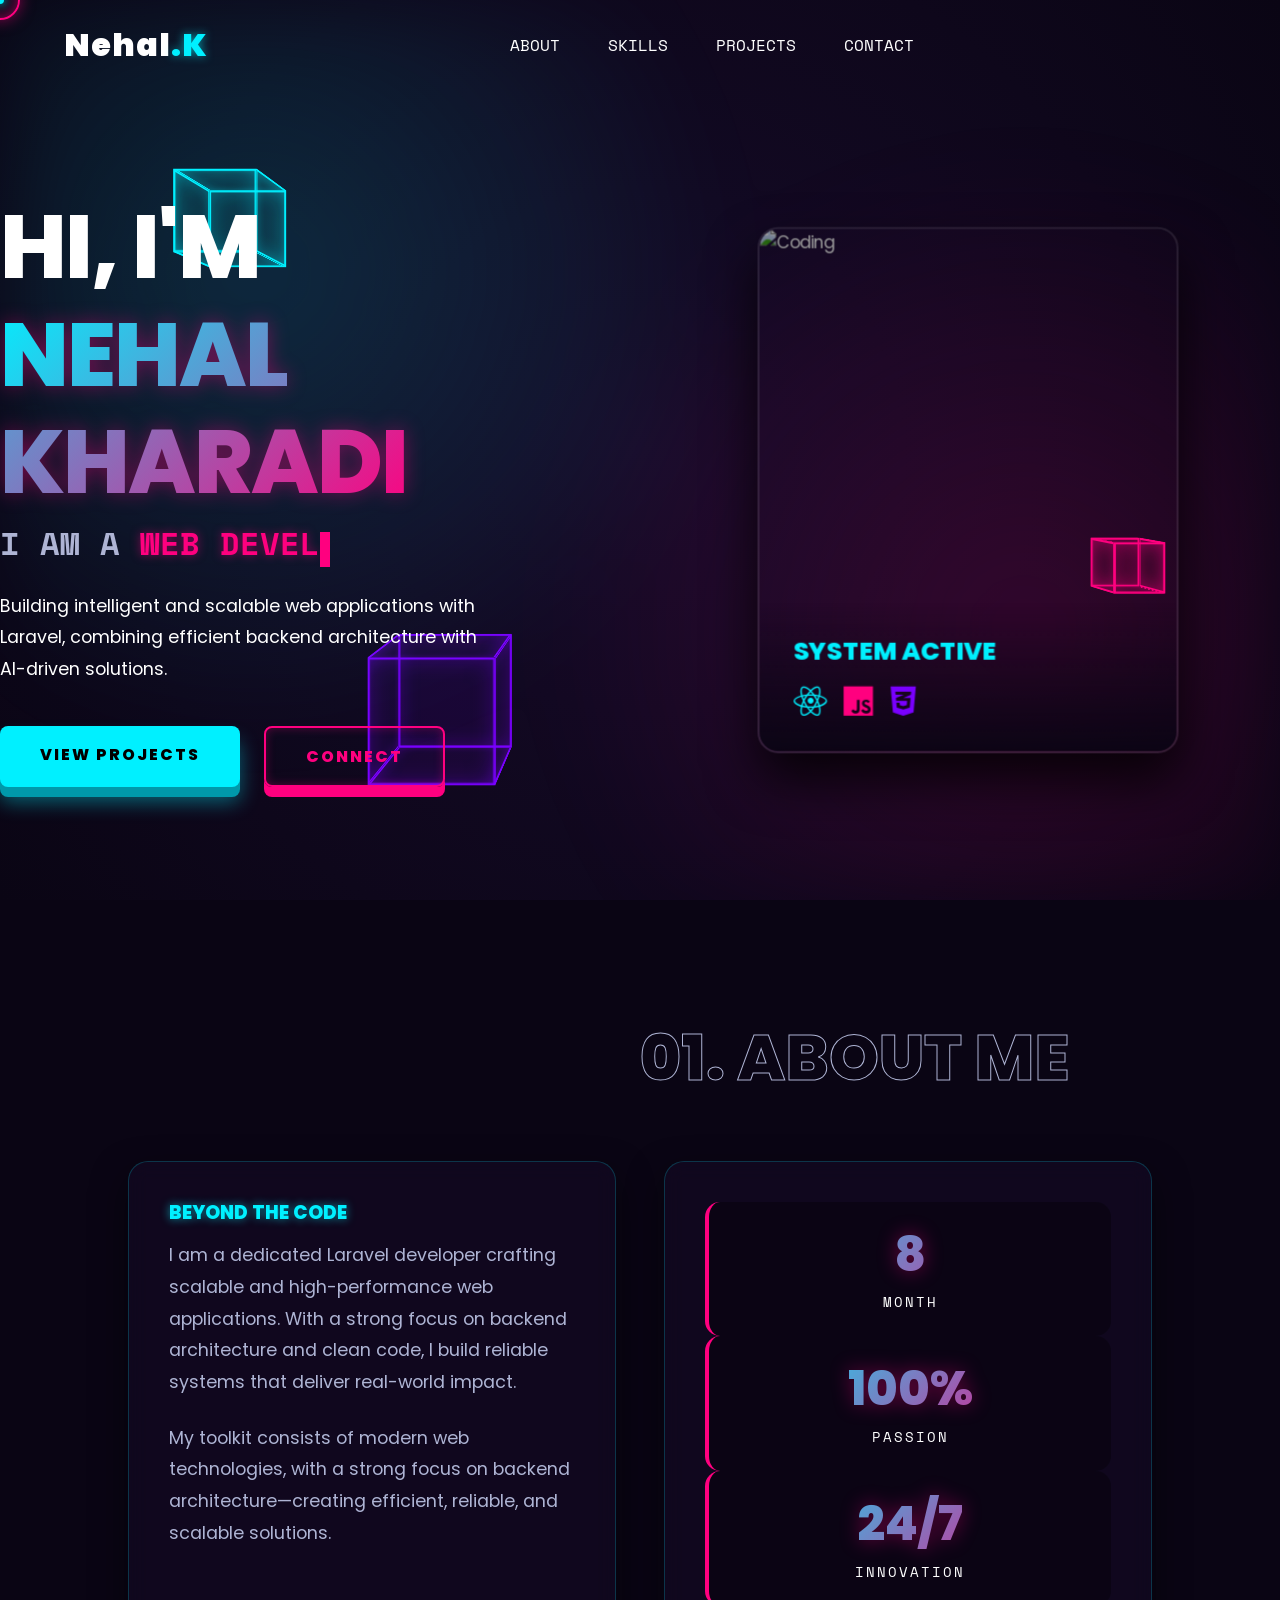
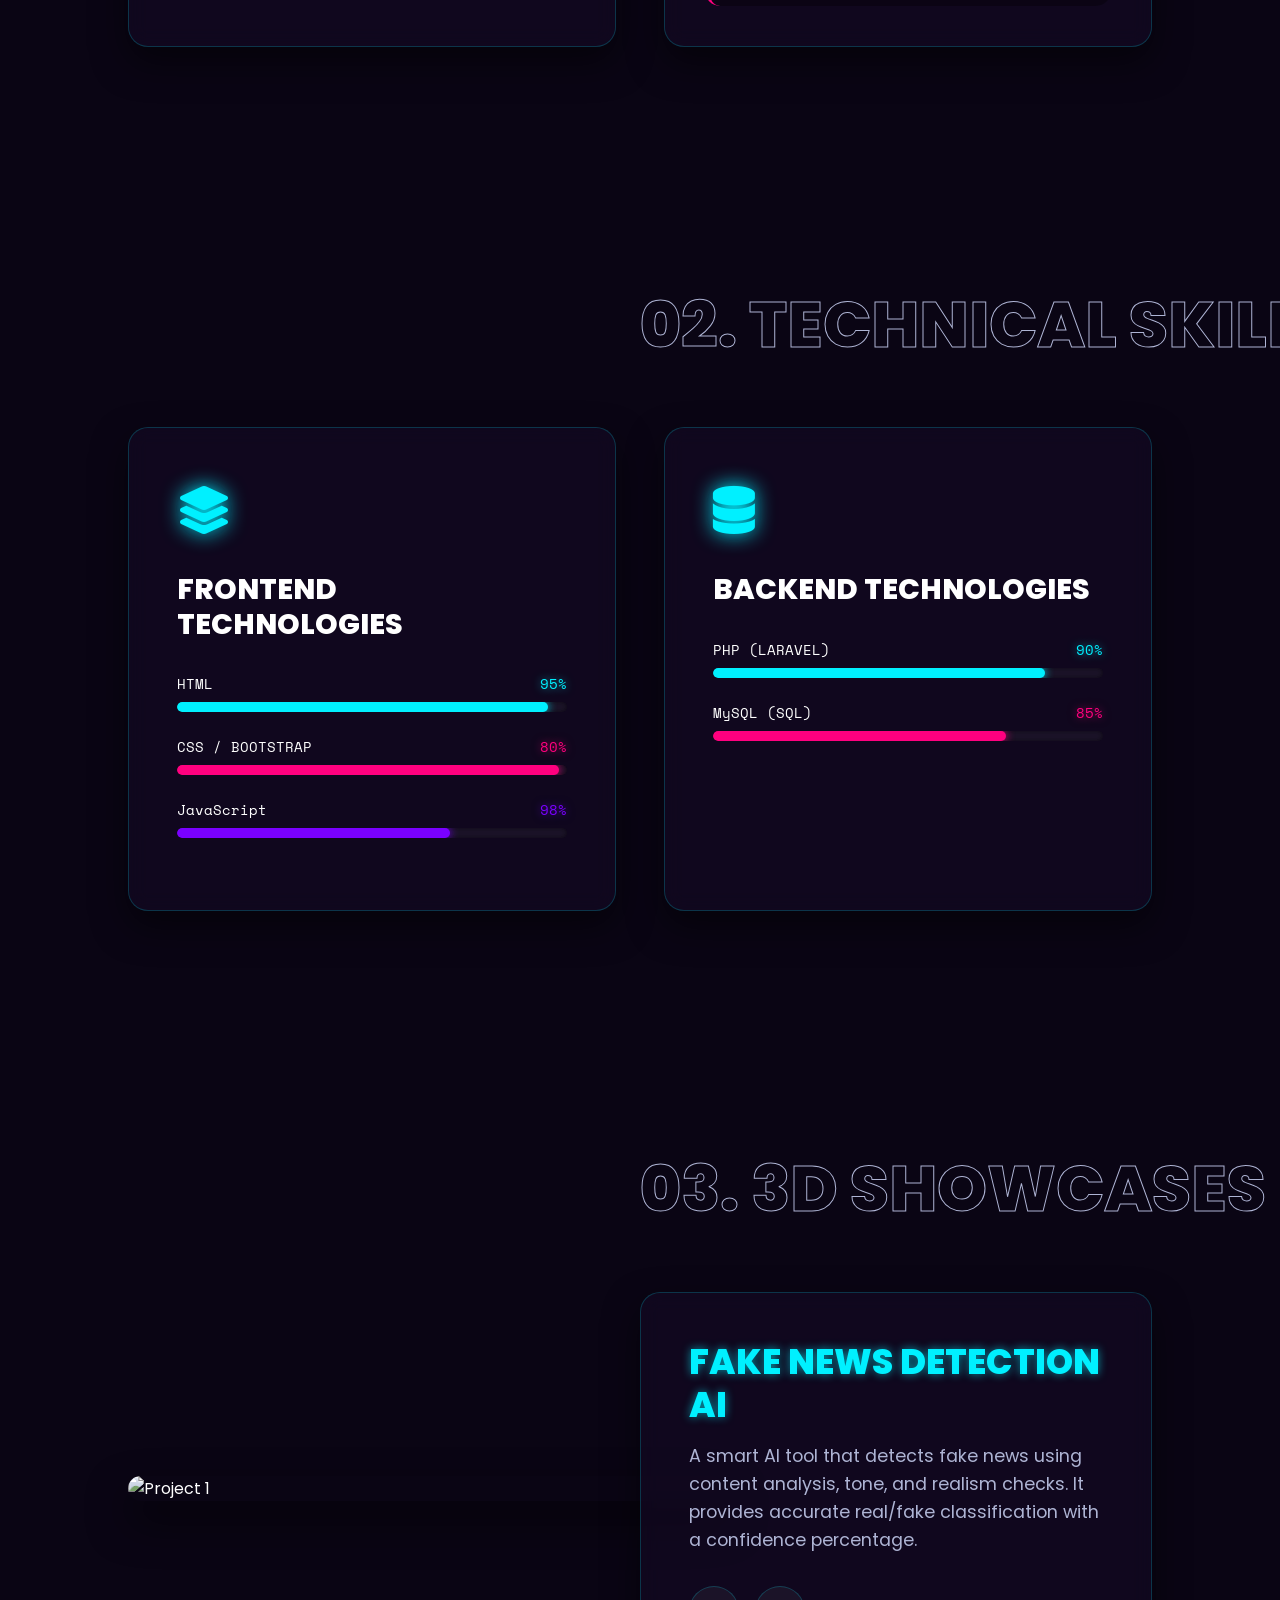
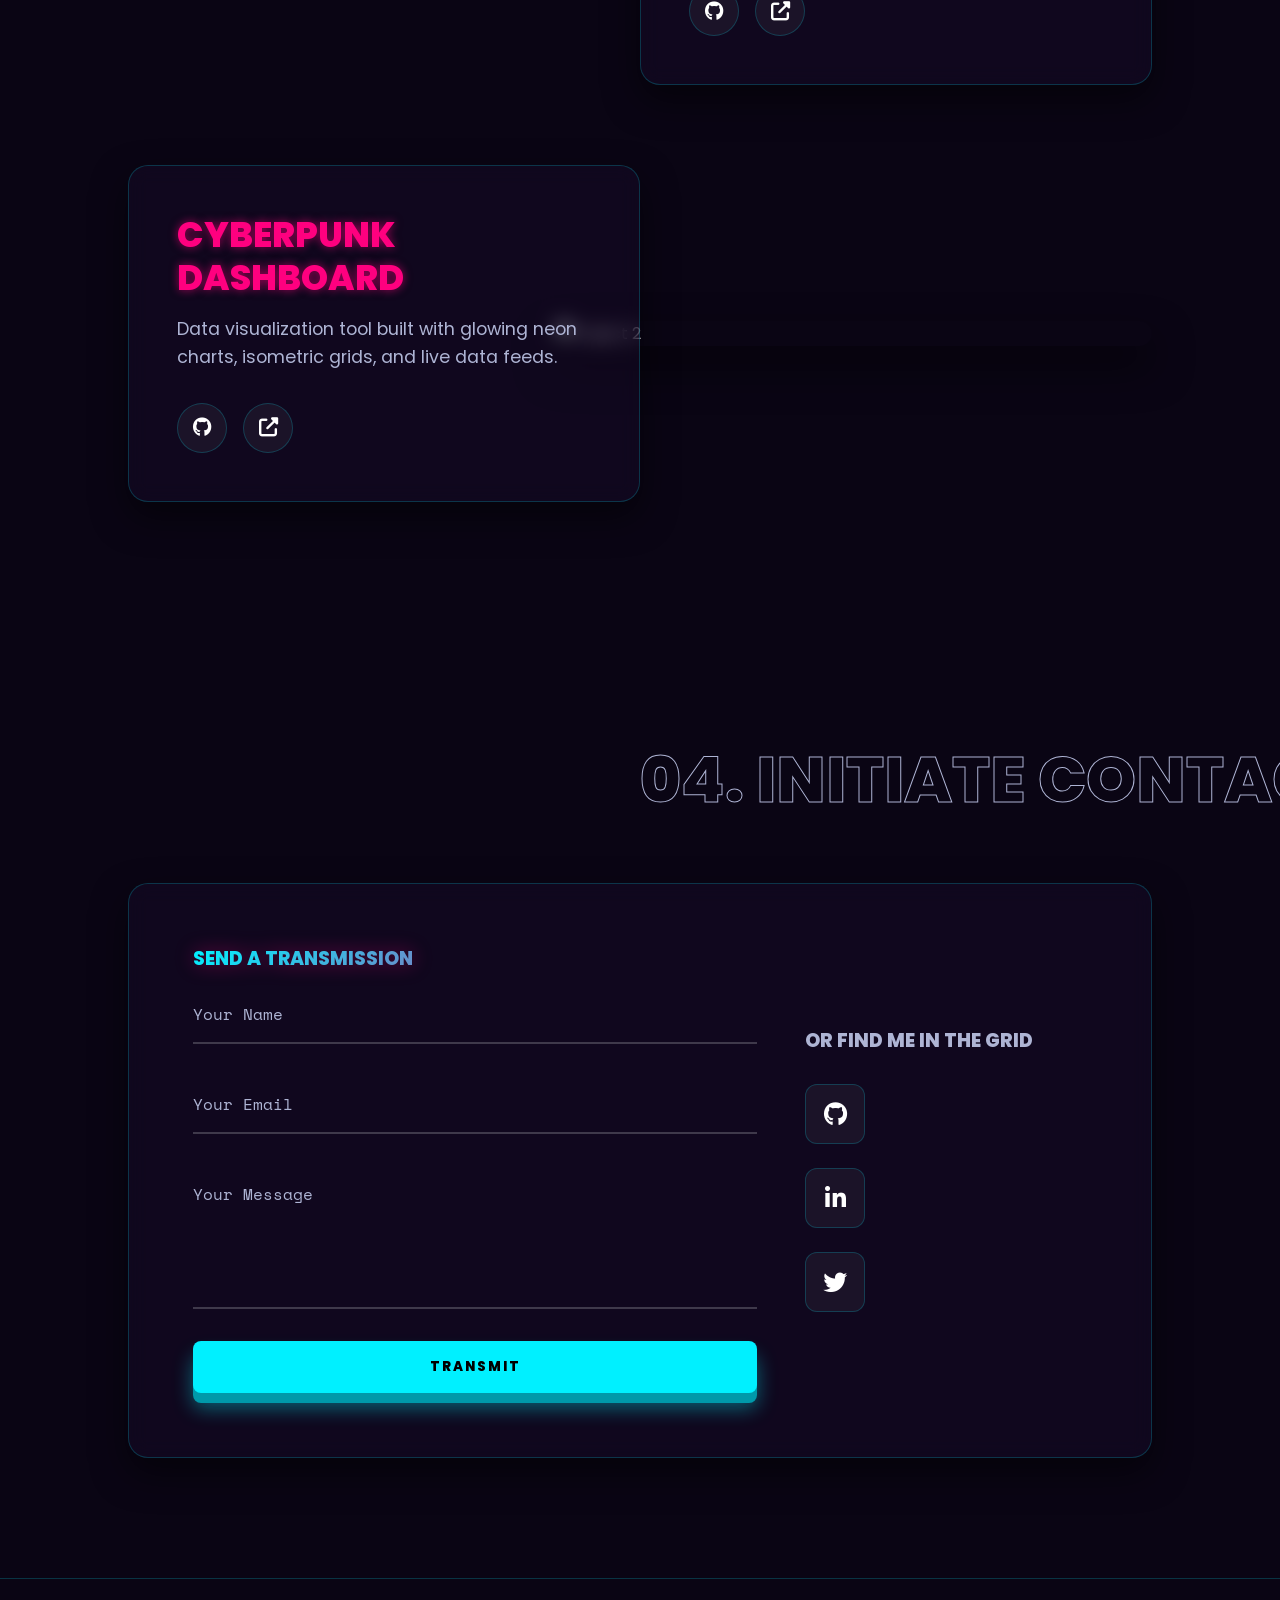
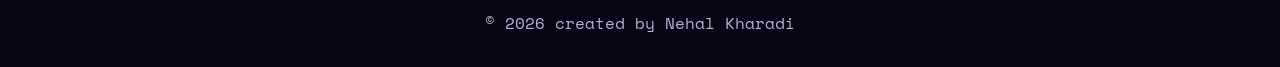
==== commit 6bb444d3: "update" ====
--- a/nehal portfoilio/index.html
+++ b/nehal portfoilio/index.html
@@ -144,7 +144,7 @@
         <div class="skills-grid">
             <div class="skill-card js-tilt glass-box">
                 <div class="skill-icon"><i class="fas fa-layer-group"></i></div>
-                <h3>Frontend Space</h3>
+                <h3>Frontend Technologies</h3>
                 <div class="skill-bar-container">
                     <div class="skill-label"><span>HTML</span> <span class="text-cyan">95%</span></div>
                     <div class="skill-track">
@@ -167,7 +167,7 @@
 
             <div class="skill-card js-tilt glass-box">
                 <div class="skill-icon"><i class="fas fa-database"></i></div>
-                <h3>Backend Matrix</h3>
+                <h3>Backend Technologies</h3>
                 <div class="skill-bar-container">
                     <div class="skill-label"><span>PHP (LARAVEL)</span> <span class="text-cyan">90%</span></div>
                     <div class="skill-track">
@@ -201,8 +201,9 @@
                         It provides accurate real/fake classification
                         with a confidence percentage.</p>
                     <div class="project-links">
-                        <a href="#" class="btn-icon"><i class="fab fa-github"></i></a>
-                        <a href="#" class="btn-icon"><i class="fas fa-external-link-alt"></i></a>
+                        <a href="nehalkharadi.github.io/" class="btn-icon"><i class="fab fa-github"></i></a>
+                        <a href="https://nehalkharadi.github.io/fake-news-detection-ai/" class="btn-icon"><i
+                                class="fas fa-external-link-alt"></i></a>
                     </div>
                 </div>
             </div>
@@ -218,8 +219,7 @@
                     <p>Data visualization tool built with glowing neon charts, isometric grids, and live data feeds.</p>
                     <div class="project-links">
                         <a href="#" class="btn-icon"><i class="fab fa-github"></i></a>
-                        <a href="https://nehalkharadi.github.io/fake-news-detection-ai/" class="btn-icon"><i
-                                class="fas fa-external-link-alt"></i></a>
+                        <a href="#" class="btn-icon"><i class="fas fa-external-link-alt"></i></a>
                     </div>
                 </div>
             </div>
@@ -264,7 +264,7 @@
 
     <!-- Footer -->
     <footer>
-        <p>© 2026 Crafted by Nehal Kharadi</p>
+        <p>© 2026 created by Nehal Kharadi</p>
     </footer>
 
     <script src="script.js"></script>
--- a/nehal portfoilio/style.css
+++ b/nehal portfoilio/style.css
@@ -1016,7 +1016,7 @@
     }
 
     .hero .name {
-        font-size: 3rem;
+        font-size: clamp(2rem, 10vw, 3rem);
     }
 
     .hero-3d-card {
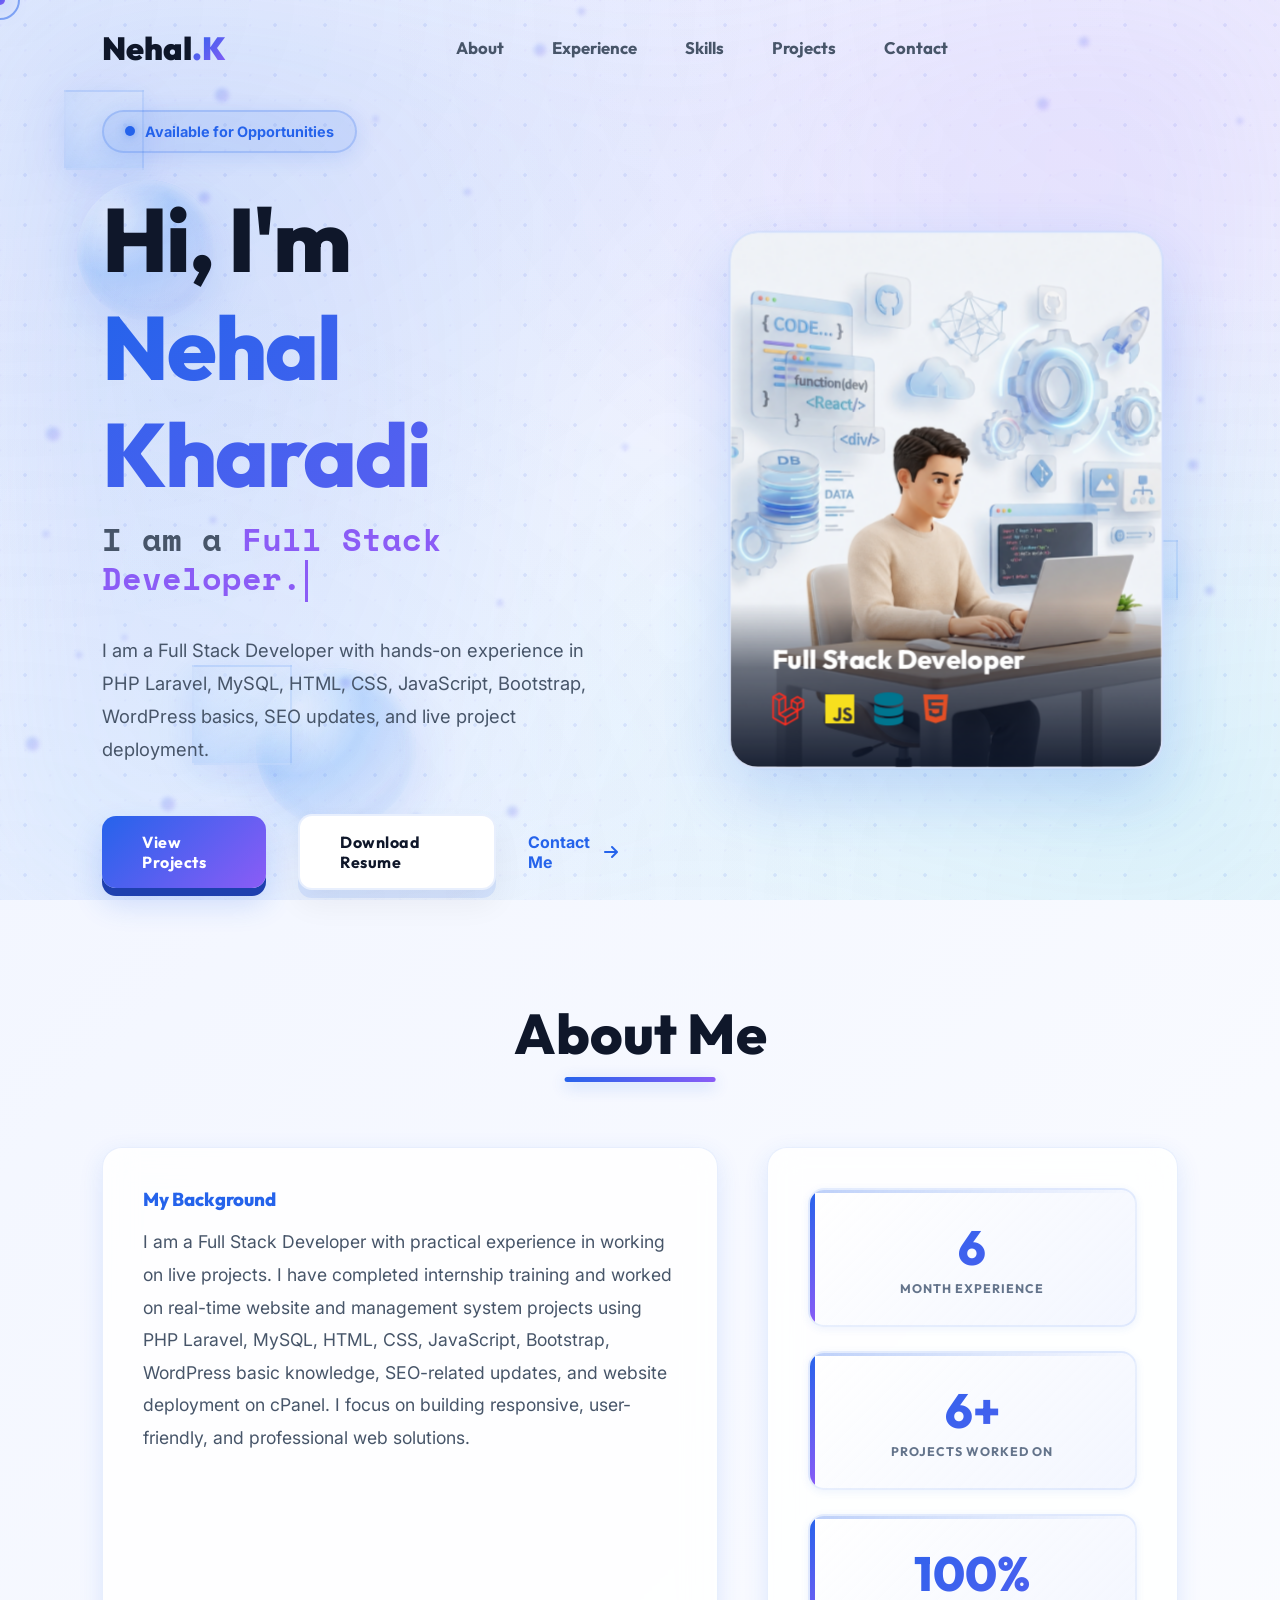
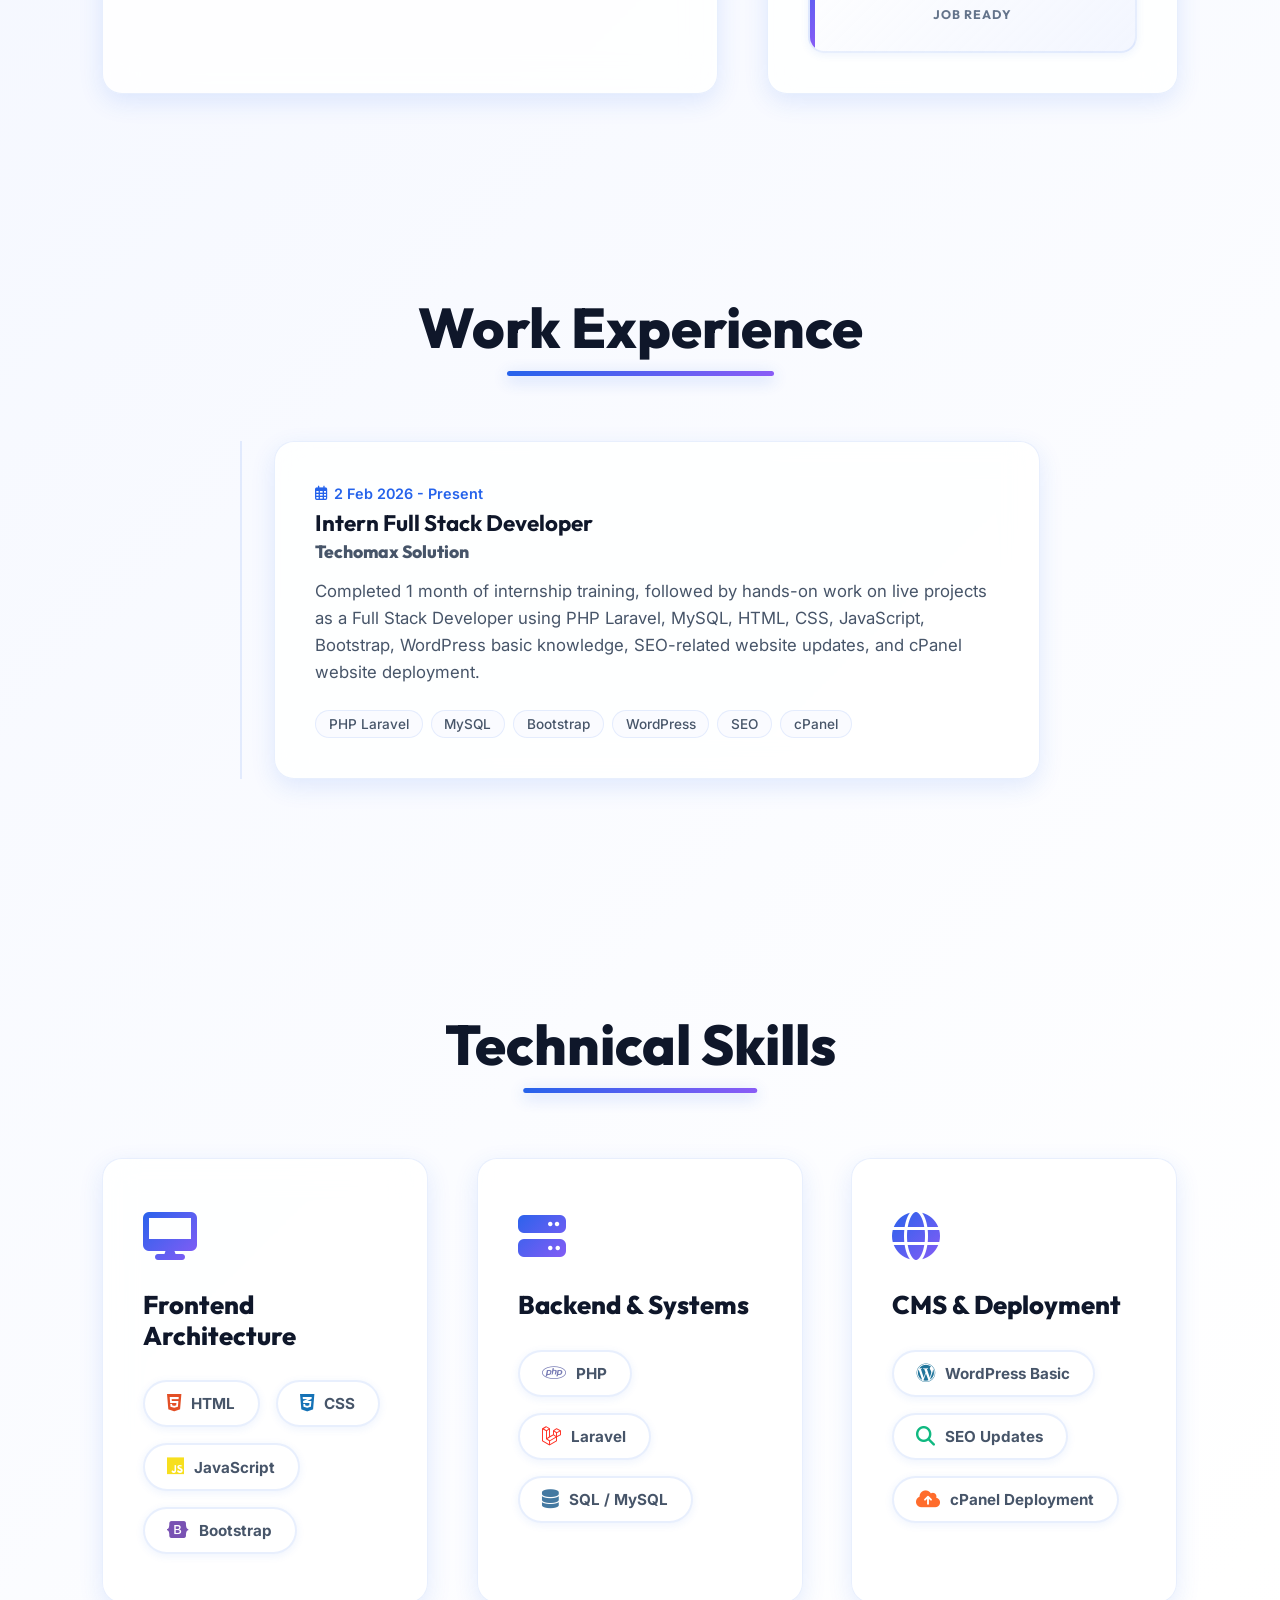
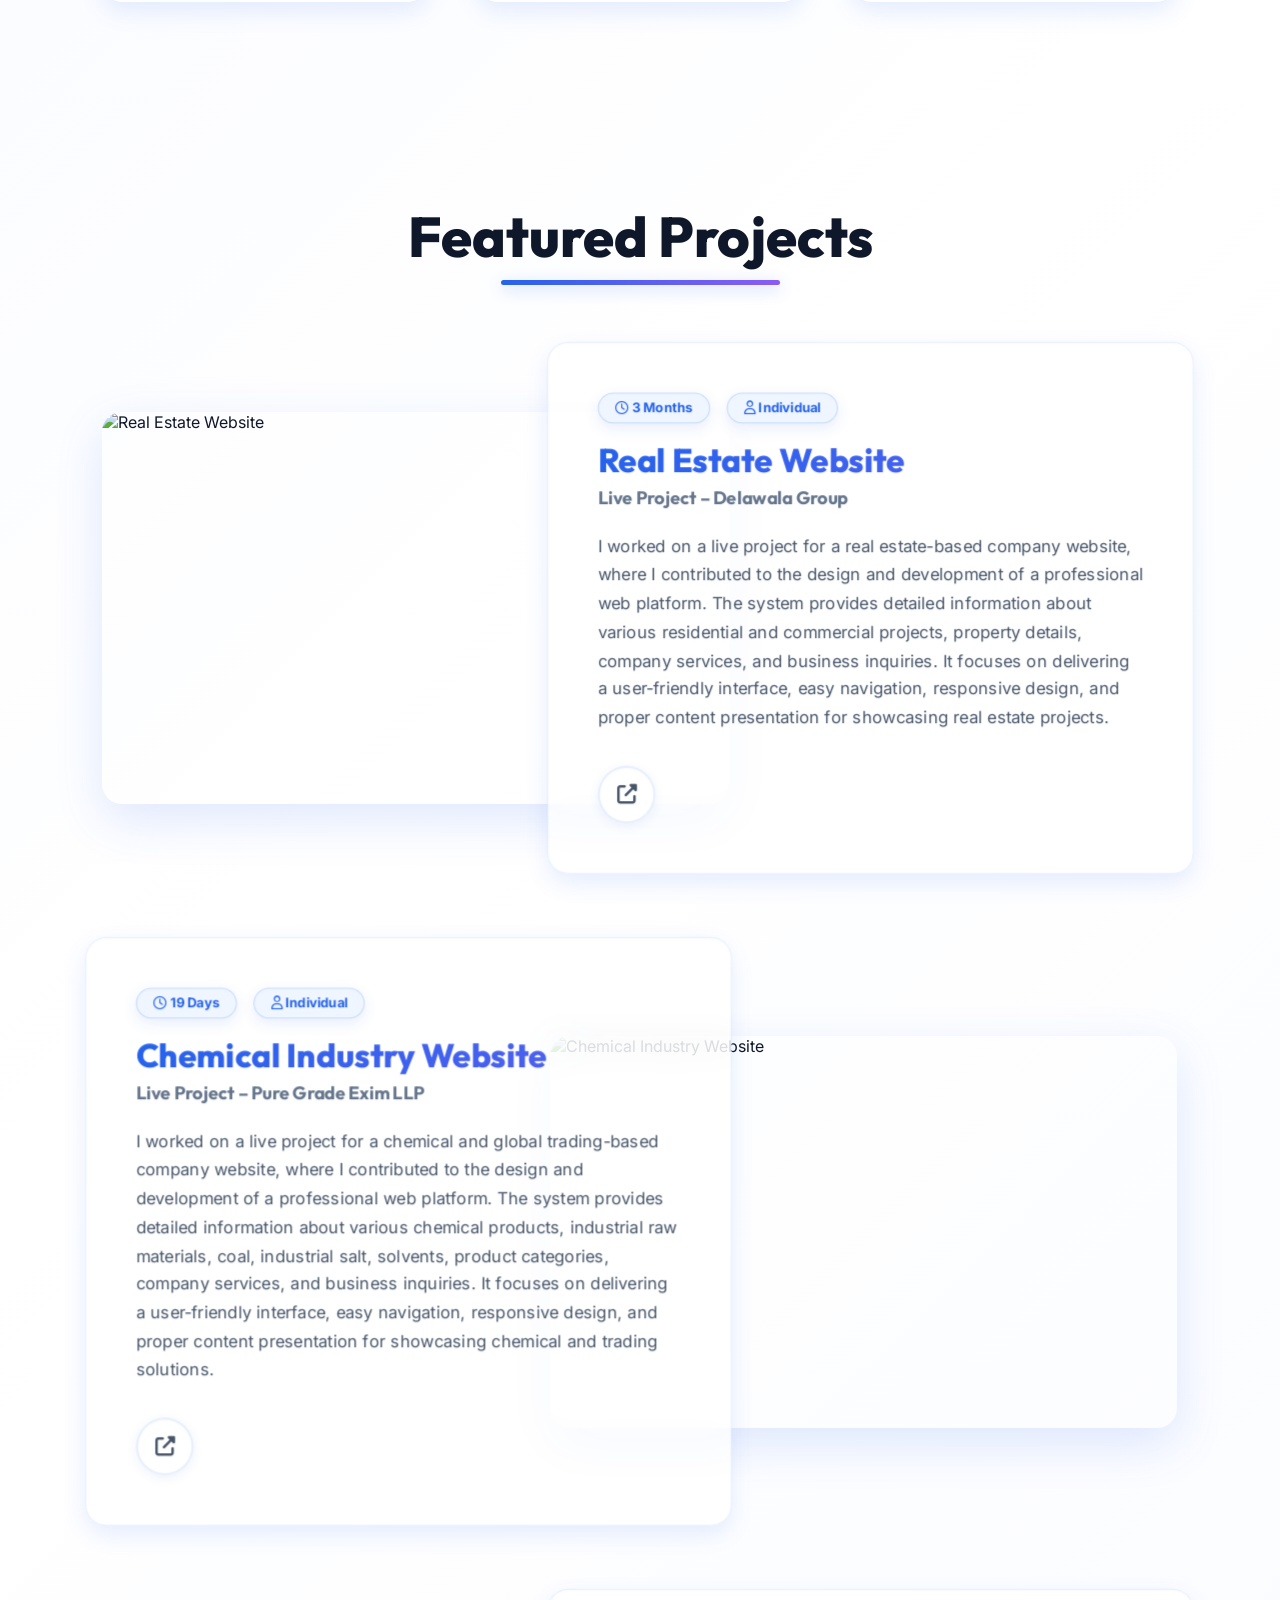
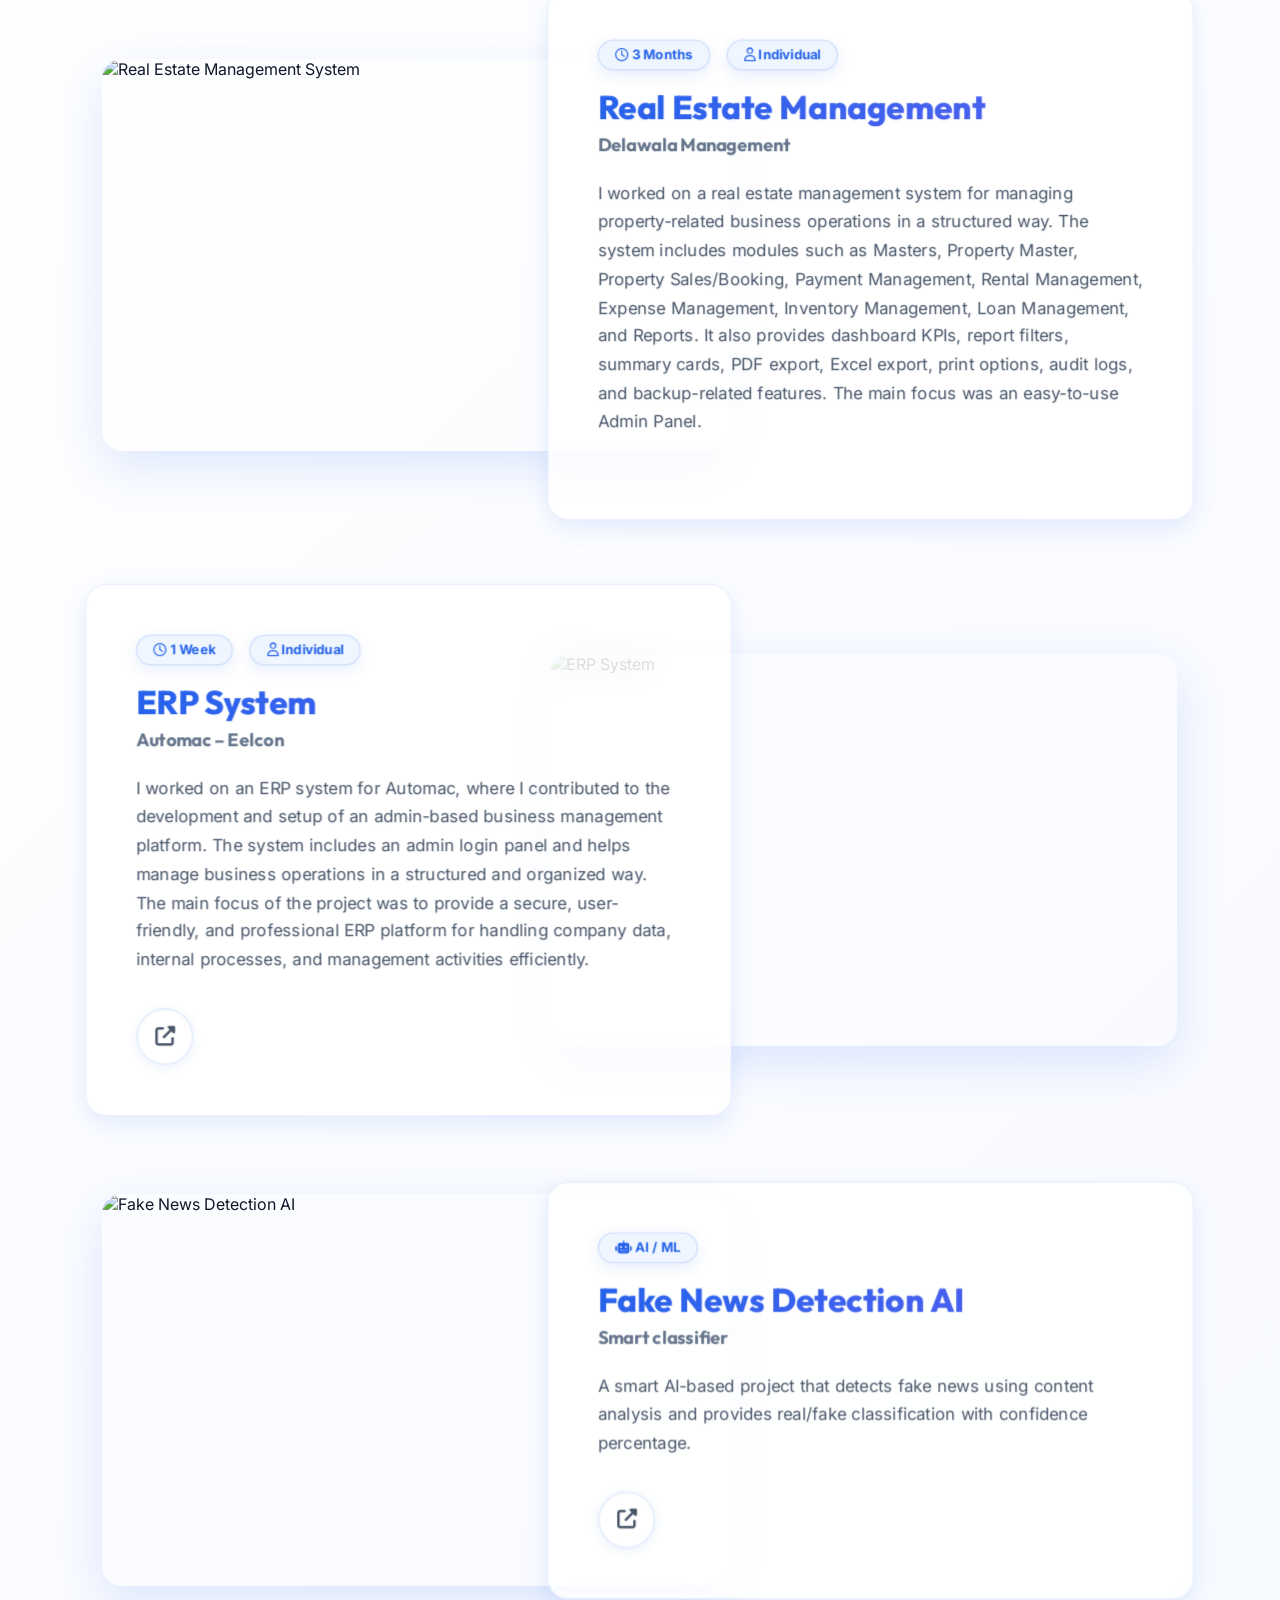
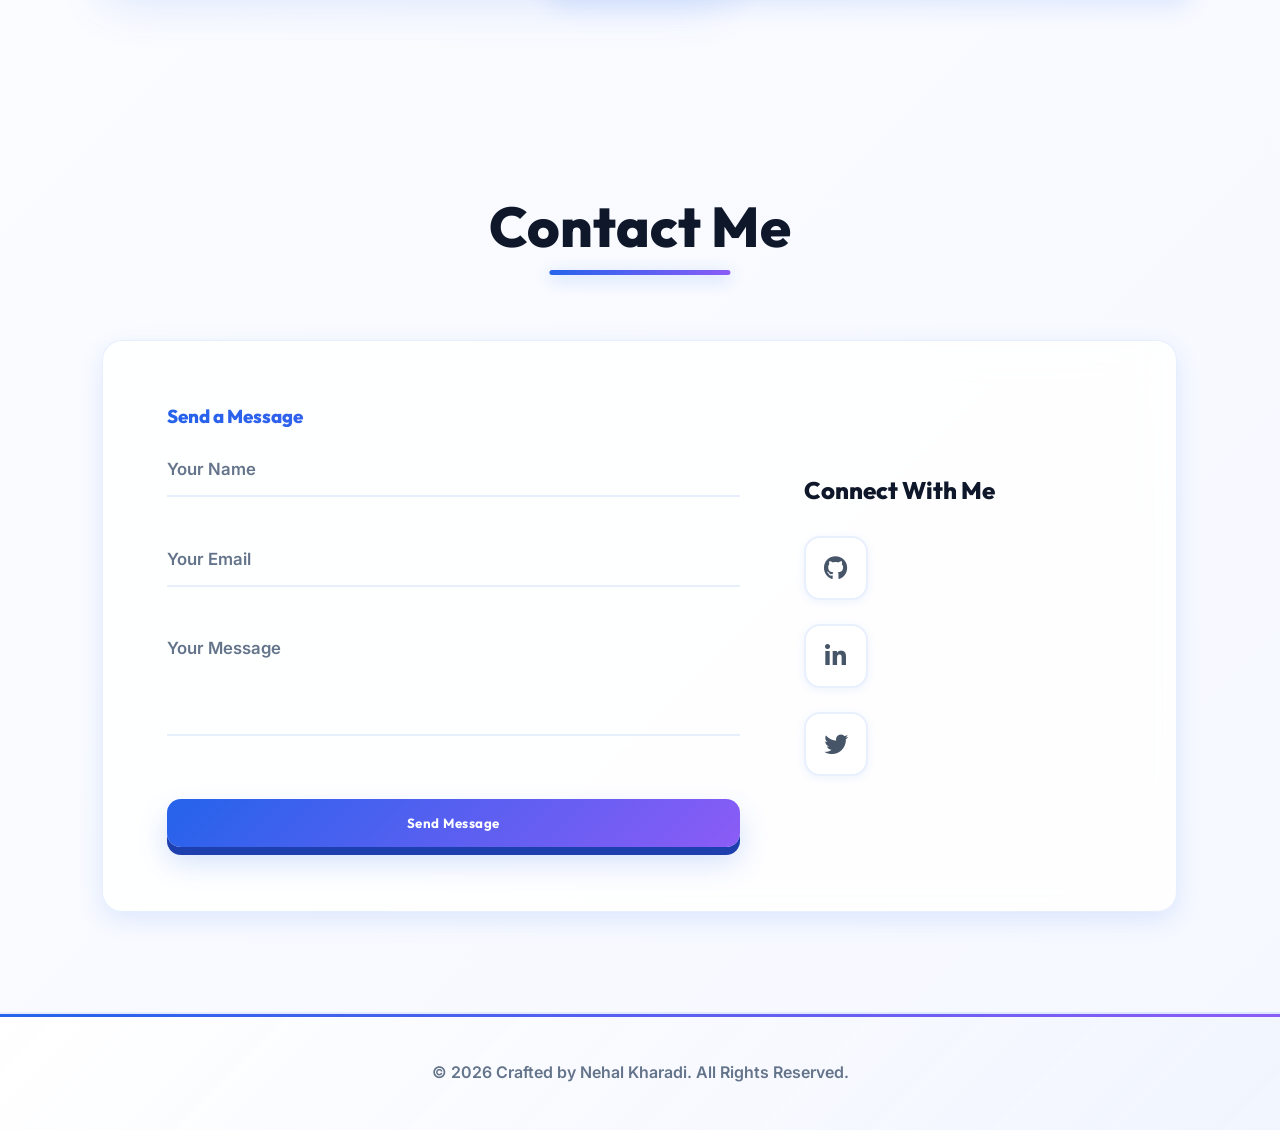
==== commit 0957b7de: "Add files via upload" ====
--- a/nehal portfoilio/index.html
+++ b/nehal portfoilio/index.html
@@ -4,14 +4,12 @@
 <head>
     <meta charset="UTF-8">
     <meta name="viewport" content="width=device-width, initial-scale=1.0">
-    <meta name="description" content="Nehal Kharadi - Web Developer Portfolio">
-    <title>Nehal Kharadi - Web Developer</title>
+    <meta name="description" content="Nehal Kharadi - Full Stack Developer Portfolio">
+    <title>Nehal Kharadi - Full Stack Developer</title>
     <!-- Fonts -->
     <link rel="preconnect" href="https://fonts.googleapis.com">
     <link rel="preconnect" href="https://fonts.gstatic.com" crossorigin>
-    <link
-        href="https://fonts.googleapis.com/css2?family=Poppins:wght@300;400;600;800;900&family=Space+Mono:wght@400;700&display=swap"
-        rel="stylesheet">
+    <link href="https://fonts.googleapis.com/css2?family=Inter:wght@300;400;500;600;700&family=Outfit:wght@300;400;500;600;700;800;900&family=Space+Mono:wght@400;700&display=swap" rel="stylesheet">
     <!-- Font Awesome -->
     <link rel="stylesheet" href="https://cdnjs.cloudflare.com/ajax/libs/font-awesome/6.4.0/css/all.min.css">
     <!-- Custom CSS -->
@@ -23,10 +21,13 @@
     <div class="cursor-dot"></div>
     <div class="cursor-outline"></div>
 
-    <!-- 3D Background Elements -->
+    <!-- Background Design Layers -->
     <div class="bg-3d-scene">
-        <!-- We will dynamically move these with JS -->
-        <div class="shape shape-1 cube" data-speed="-2">
+        <!-- Layer 1: Light Grid Pattern -->
+        <div class="grid-overlay"></div>
+        
+        <!-- Layer 2: Floating 3D Shapes & Bubbles -->
+        <div class="shape shape-1 cube" data-speed="-1.2">
             <div class="face front"></div>
             <div class="face back"></div>
             <div class="face right"></div>
@@ -34,7 +35,7 @@
             <div class="face top"></div>
             <div class="face bottom"></div>
         </div>
-        <div class="shape shape-2 cube" data-speed="3">
+        <div class="shape shape-2 cube" data-speed="1.8">
             <div class="face front"></div>
             <div class="face back"></div>
             <div class="face right"></div>
@@ -42,7 +43,7 @@
             <div class="face top"></div>
             <div class="face bottom"></div>
         </div>
-        <div class="shape shape-3 cube" data-speed="1.5">
+        <div class="shape shape-3 cube" data-speed="1">
             <div class="face front"></div>
             <div class="face back"></div>
             <div class="face right"></div>
@@ -50,18 +51,27 @@
             <div class="face top"></div>
             <div class="face bottom"></div>
         </div>
+        
+        <!-- Floating Soft Bubbles -->
+        <div class="bubble bubble-1"></div>
+        <div class="bubble bubble-2"></div>
+        <div class="bubble bubble-3"></div>
+        <div class="bubble bubble-4"></div>
+        
+        <!-- Layer 3: Soft Gradient Glows -->
         <div class="glow-bg"></div>
     </div>
 
     <!-- Navbar -->
     <nav id="navbar">
         <div class="nav-container">
-            <a href="#hero" class="logo">Nehal<span class="text-cyan">.K</span></a>
+            <a href="#hero" class="logo">Nehal<span class="text-primary">.K</span></a>
             <ul class="nav-links">
-                <li><a href="#about" class="hover-3d">About</a></li>
-                <li><a href="#skills" class="hover-3d">Skills</a></li>
-                <li><a href="#projects" class="hover-3d">Projects</a></li>
-                <li><a href="#contact" class="hover-3d">Contact</a></li>
+                <li><a href="#about" class="hover-underline">About</a></li>
+                <li><a href="#experience" class="hover-underline">Experience</a></li>
+                <li><a href="#skills" class="hover-underline">Skills</a></li>
+                <li><a href="#projects" class="hover-underline">Projects</a></li>
+                <li><a href="#contact" class="hover-underline">Contact</a></li>
             </ul>
             <div class="nav-actions">
                 <div class="hamburger">
@@ -75,32 +85,38 @@
 
     <!-- Hero Section -->
     <section id="hero" class="hero">
-        <div class="hero-content" data-tilt>
-
-            <h1 class="name" data-depth="20">
+        <!-- Floating Particle Canvas Container -->
+        <div id="particles-container"></div>
+        
+        <div class="hero-content reveal-fade-in">
+            <div class="opportunity-badge float-animation">
+                <div class="live-dot"></div>
+                <span>Available for Opportunities</span>
+            </div>
+            <h1 class="name">
                 Hi, I'm <br>
                 <span class="text-gradient">Nehal Kharadi</span>
             </h1>
             <h2 class="dynamic-text">I am a <span class="typing-text"></span><span class="cursor">&nbsp;</span></h2>
-            <p class="summary" data-depth="10">Building intelligent and scalable web applications with Laravel,
-                combining efficient backend architecture with AI-driven solutions.</p>
-            <div class="hero-cta" data-depth="30">
-                <a href="#projects" class="btn btn-primary btn-3d">View projects</a>
-                <a href="#contact" class="btn btn-outline btn-3d">Connect</a>
-            </div>
-        </div>
-        <div class="hero-graphic" id="parallax-scene">
+            <p class="summary">I am a Full Stack Developer with hands-on experience in PHP Laravel, MySQL, HTML, CSS, JavaScript, Bootstrap, WordPress basics, SEO updates, and live project deployment.</p>
+            <div class="hero-cta">
+                <a href="#projects" class="btn btn-primary btn-3d">View Projects</a>
+                <a href="#" class="btn btn-outline btn-3d">Download Resume</a>
+                <a href="#contact" class="btn btn-link">Contact Me <i class="fas fa-arrow-right"></i></a>
+            </div>
+        </div>
+        <div class="hero-graphic reveal-zoom-in" id="parallax-scene">
             <!-- 3D Card in Hero -->
             <div class="hero-3d-card js-tilt">
                 <div class="card-glass">
-                    <img src="https://images.unsplash.com/photo-1555066931-4365d14bab8c?ixlib=rb-4.0.3&auto=format&fit=crop&w=800&q=80"
-                        alt="Coding">
+                    <img src="assets/main.png" alt="Full Stack Coding Concept">
                     <div class="card-overlay">
-                        <h3>System Active</h3>
+                        <h3>Full Stack Developer</h3>
                         <div class="tech-icons">
-                            <i class="fab fa-react" style="color: #00F0FF;"></i>
-                            <i class="fab fa-js" style="color: #FF007F;"></i>
-                            <i class="fab fa-css3-alt" style="color: #7A00FF;"></i>
+                            <i class="fab fa-laravel" style="color: #FF2D20;"></i>
+                            <i class="fab fa-js" style="color: #F7DF1E;"></i>
+                            <i class="fas fa-database" style="color: #00758F;"></i>
+                            <i class="fab fa-html5" style="color: #E34F26;"></i>
                         </div>
                     </div>
                 </div>
@@ -110,29 +126,50 @@
 
     <!-- About Section -->
     <section id="about" class="about section">
-        <h2 class="section-title">01. About Me</h2>
-        <div class="about-container js-tilt">
-            <div class="about-text glass-box">
-                <h3 class="text-cyan mb-4">Beyond the Code</h3>
-                <p>I am a dedicated Laravel developer crafting scalable and high-performance web applications. With a
-                    strong focus on backend architecture and clean code, I build reliable systems that deliver
-                    real-world impact.
-                </p>
-                <p>My toolkit consists of modern web technologies, with a strong focus on backend architecture—creating
-                    efficient, reliable, and scalable solutions.</p>
-            </div>
-            <div class="about-stats glass-box">
-                <div class="stat-item">
-                    <h4 class="text-gradient">8</h4>
-                    <p>month</p>
-                </div>
-                <div class="stat-item">
+        <h2 class="section-title reveal-fade-in">About Me</h2>
+        <div class="about-container">
+            <div class="about-text glass-box reveal-slide-up">
+                <h3 class="text-primary mb-4">My Background</h3>
+                <p>I am a Full Stack Developer with practical experience in working on live projects. I have completed internship training and worked on real-time website and management system projects using PHP Laravel, MySQL, HTML, CSS, JavaScript, Bootstrap, WordPress basic knowledge, SEO-related updates, and website deployment on cPanel. I focus on building responsive, user-friendly, and professional web solutions.</p>
+            </div>
+            <div class="about-stats glass-box reveal-slide-up" style="transition-delay: 0.2s;">
+                <div class="stat-item hover-lift">
+                    <h4 class="text-gradient">6</h4>
+                    <p>Month experience</p>
+                </div>
+                <div class="stat-item hover-lift">
+                    <h4 class="text-gradient">6+</h4>
+                    <p>Projects Worked On</p>
+                </div>
+                <div class="stat-item hover-lift">
                     <h4 class="text-gradient">100%</h4>
-                    <p>Passion</p>
-                </div>
-                <div class="stat-item">
-                    <h4 class="text-gradient">24/7</h4>
-                    <p>Innovation</p>
+                    <p>Job Ready</p>
+                </div>
+            </div>
+        </div>
+    </section>
+
+    <!-- Experience Section -->
+    <section id="experience" class="experience section">
+        <h2 class="section-title reveal-fade-in">Work Experience</h2>
+        <div class="timeline-container">
+            <div class="timeline-item glass-box js-tilt reveal-slide-up">
+                <div class="timeline-dot"></div>
+                <div class="timeline-header">
+                    <span class="timeline-duration"><i class="far fa-calendar-alt"></i> 2 Feb 2026 - Present</span>
+                    <h3 class="timeline-title">Intern Full Stack Developer</h3>
+                    <h4 class="timeline-company">Techomax Solution</h4>
+                </div>
+                <div class="timeline-body">
+                    <p>Completed 1 month of internship training, followed by hands-on work on live projects as a Full Stack Developer using PHP Laravel, MySQL, HTML, CSS, JavaScript, Bootstrap, WordPress basic knowledge, SEO-related website updates, and cPanel website deployment.</p>
+                    <div class="timeline-tags">
+                        <span>PHP Laravel</span>
+                        <span>MySQL</span>
+                        <span>Bootstrap</span>
+                        <span>WordPress</span>
+                        <span>SEO</span>
+                        <span>cPanel</span>
+                    </div>
                 </div>
             </div>
         </div>
@@ -140,86 +177,135 @@
 
     <!-- Skills Section -->
     <section id="skills" class="skills section">
-        <h2 class="section-title">02. Technical Skills</h2>
+        <h2 class="section-title reveal-fade-in">Technical Skills</h2>
         <div class="skills-grid">
-            <div class="skill-card js-tilt glass-box">
-                <div class="skill-icon"><i class="fas fa-layer-group"></i></div>
-                <h3>Frontend Technologies</h3>
-                <div class="skill-bar-container">
-                    <div class="skill-label"><span>HTML</span> <span class="text-cyan">95%</span></div>
-                    <div class="skill-track">
-                        <div class="skill-fill bg-cyan" data-width="95%"></div>
-                    </div>
-                </div>
-                <div class="skill-bar-container">
-                    <div class="skill-label"><span>CSS / BOOTSTRAP</span> <span class="text-pink">80%</span></div>
-                    <div class="skill-track">
-                        <div class="skill-fill bg-pink" data-width="98%"></div>
-                    </div>
-                </div>
-                <div class="skill-bar-container">
-                    <div class="skill-label"><span>JavaScript</span> <span class="text-purple">98%</span></div>
-                    <div class="skill-track">
-                        <div class="skill-fill bg-purple" data-width="70%"></div>
-                    </div>
-                </div>
-            </div>
-
-            <div class="skill-card js-tilt glass-box">
-                <div class="skill-icon"><i class="fas fa-database"></i></div>
-                <h3>Backend Technologies</h3>
-                <div class="skill-bar-container">
-                    <div class="skill-label"><span>PHP (LARAVEL)</span> <span class="text-cyan">90%</span></div>
-                    <div class="skill-track">
-                        <div class="skill-fill bg-cyan" data-width="85%"></div>
-                    </div>
-                </div>
-                <div class="skill-bar-container">
-                    <div class="skill-label"><span>MySQL (SQL)</span> <span class="text-pink">85%</span></div>
-                    <div class="skill-track">
-                        <div class="skill-fill bg-pink" data-width="75%"></div>
-                    </div>
-                </div>
-
+            <!-- Frontend Card -->
+            <div class="skill-card js-tilt glass-box glow-border reveal-slide-up">
+                <div class="skill-icon"><i class="fas fa-desktop"></i></div>
+                <h3>Frontend Architecture</h3>
+                <div class="skill-chips">
+                    <div class="skill-chip"><i class="fab fa-html5 html-color"></i> HTML</div>
+                    <div class="skill-chip"><i class="fab fa-css3-alt css-color"></i> CSS</div>
+                    <div class="skill-chip"><i class="fab fa-js js-color"></i> JavaScript</div>
+                    <div class="skill-chip"><i class="fab fa-bootstrap bootstrap-color"></i> Bootstrap</div>
+                </div>
+            </div>
+
+            <!-- Backend & Database Card -->
+            <div class="skill-card js-tilt glass-box glow-border reveal-slide-up" style="transition-delay: 0.2s;">
+                <div class="skill-icon"><i class="fas fa-server"></i></div>
+                <h3>Backend & Systems</h3>
+                <div class="skill-chips">
+                    <div class="skill-chip"><i class="fab fa-php php-color"></i> PHP</div>
+                    <div class="skill-chip"><i class="fab fa-laravel laravel-color"></i> Laravel</div>
+                    <div class="skill-chip"><i class="fas fa-database sql-color"></i> SQL / MySQL</div>
+                </div>
+            </div>
+
+            <!-- Deployment & Marketing Card -->
+            <div class="skill-card js-tilt glass-box glow-border reveal-slide-up" style="transition-delay: 0.4s;">
+                <div class="skill-icon"><i class="fas fa-globe"></i></div>
+                <h3>CMS & Deployment</h3>
+                <div class="skill-chips">
+                    <div class="skill-chip"><i class="fab fa-wordpress wp-color"></i> WordPress Basic</div>
+                    <div class="skill-chip"><i class="fas fa-search seo-color"></i> SEO Updates</div>
+                    <div class="skill-chip"><i class="fas fa-cloud-upload-alt cpanel-color"></i> cPanel Deployment</div>
+                </div>
             </div>
         </div>
     </section>
 
     <!-- Projects Section -->
     <section id="projects" class="projects section">
-        <h2 class="section-title">03. 3D Showcases</h2>
+        <h2 class="section-title reveal-fade-in">Featured Projects</h2>
         <div class="project-gallery">
             <!-- Project 1 -->
-            <div class="project-box js-tilt">
-                <div class="project-img">
-                    <img src="https://images.unsplash.com/photo-1618005182384-a83a8bd57fbe?ixlib=rb-4.0.3&auto=format&fit=crop&w=800&q=80"
-                        alt="Project 1">
-                </div>
-                <div class="project-content glass-box">
-                    <h3 class="text-cyan">Fake News Detection AI</h3>
-                    <p>A smart AI tool that detects fake news using content analysis, tone, and realism checks.
-                        It provides accurate real/fake classification
-                        with a confidence percentage.</p>
+            <div class="project-box js-tilt reveal-slide-up">
+                <div class="project-img">
+                    <img src="https://images.unsplash.com/photo-1564013799919-ab600027ffc6?auto=format&fit=crop&w=800&q=80" alt="Real Estate Website">
+                </div>
+                <div class="project-content glass-box">
+                    <div class="project-meta">
+                        <span class="badge"><i class="far fa-clock"></i> 3 Months</span>
+                        <span class="badge"><i class="far fa-user"></i> Individual</span>
+                    </div>
+                    <h3 class="text-gradient">Real Estate Website</h3>
+                    <h4 class="sub-project-title">Live Project – Delawala Group</h4>
+                    <p>I worked on a live project for a real estate-based company website, where I contributed to the design and development of a professional web platform. The system provides detailed information about various residential and commercial projects, property details, company services, and business inquiries. It focuses on delivering a user-friendly interface, easy navigation, responsive design, and proper content presentation for showcasing real estate projects.</p>
                     <div class="project-links">
-                        <a href="nehalkharadi.github.io/" class="btn-icon"><i class="fab fa-github"></i></a>
-                        <a href="https://nehalkharadi.github.io/fake-news-detection-ai/" class="btn-icon"><i
-                                class="fas fa-external-link-alt"></i></a>
+                        <a href="https://delawalagroup.com/" target="_blank" rel="noopener" class="btn-icon"><i class="fas fa-external-link-alt"></i></a>
                     </div>
                 </div>
             </div>
 
             <!-- Project 2 -->
-            <div class="project-box js-tilt">
-                <div class="project-img">
-                    <img src="https://images.unsplash.com/photo-1550751827-4bd374c3f58b?ixlib=rb-4.0.3&auto=format&fit=crop&w=800&q=80"
-                        alt="Project 2">
-                </div>
-                <div class="project-content glass-box">
-                    <h3 class="text-pink">Cyberpunk Dashboard</h3>
-                    <p>Data visualization tool built with glowing neon charts, isometric grids, and live data feeds.</p>
+            <div class="project-box js-tilt reveal-slide-up">
+                <div class="project-img">
+                    <img src="https://images.unsplash.com/photo-1581091226825-a6a2a5aee158?auto=format&fit=crop&w=800&q=80" alt="Chemical Industry Website">
+                </div>
+                <div class="project-content glass-box">
+                    <div class="project-meta">
+                        <span class="badge"><i class="far fa-clock"></i> 19 Days</span>
+                        <span class="badge"><i class="far fa-user"></i> Individual</span>
+                    </div>
+                    <h3 class="text-gradient">Chemical Industry Website</h3>
+                    <h4 class="sub-project-title">Live Project – Pure Grade Exim LLP</h4>
+                    <p>I worked on a live project for a chemical and global trading-based company website, where I contributed to the design and development of a professional web platform. The system provides detailed information about various chemical products, industrial raw materials, coal, industrial salt, solvents, product categories, company services, and business inquiries. It focuses on delivering a user-friendly interface, easy navigation, responsive design, and proper content presentation for showcasing chemical and trading solutions.</p>
                     <div class="project-links">
-                        <a href="#" class="btn-icon"><i class="fab fa-github"></i></a>
-                        <a href="#" class="btn-icon"><i class="fas fa-external-link-alt"></i></a>
+                        <a href="https://puregrade.in/" target="_blank" rel="noopener" class="btn-icon"><i class="fas fa-external-link-alt"></i></a>
+                    </div>
+                </div>
+            </div>
+
+            <!-- Project 3 -->
+            <div class="project-box js-tilt reveal-slide-up">
+                <div class="project-img">
+                    <img src="https://images.unsplash.com/photo-1460925895917-afdab827c52f?auto=format&fit=crop&w=800&q=80" alt="Real Estate Management System">
+                </div>
+                <div class="project-content glass-box">
+                    <div class="project-meta">
+                        <span class="badge"><i class="far fa-clock"></i> 3 Months</span>
+                        <span class="badge"><i class="far fa-user"></i> Individual</span>
+                    </div>
+                    <h3 class="text-gradient">Real Estate Management</h3>
+                    <h4 class="sub-project-title">Delawala Management</h4>
+                    <p>I worked on a real estate management system for managing property-related business operations in a structured way. The system includes modules such as Masters, Property Master, Property Sales/Booking, Payment Management, Rental Management, Expense Management, Inventory Management, Loan Management, and Reports. It also provides dashboard KPIs, report filters, summary cards, PDF export, Excel export, print options, audit logs, and backup-related features. The main focus was an easy-to-use Admin Panel.</p>
+                </div>
+            </div>
+
+            <!-- Project 4 -->
+            <div class="project-box js-tilt reveal-slide-up">
+                <div class="project-img">
+                    <img src="https://images.unsplash.com/photo-1551288049-bebda4e38f71?auto=format&fit=crop&w=800&q=80" alt="ERP System">
+                </div>
+                <div class="project-content glass-box">
+                    <div class="project-meta">
+                        <span class="badge"><i class="far fa-clock"></i> 1 Week</span>
+                        <span class="badge"><i class="far fa-user"></i> Individual</span>
+                    </div>
+                    <h3 class="text-gradient">ERP System</h3>
+                    <h4 class="sub-project-title">Automac – Eelcon</h4>
+                    <p>I worked on an ERP system for Automac, where I contributed to the development and setup of an admin-based business management platform. The system includes an admin login panel and helps manage business operations in a structured and organized way. The main focus of the project was to provide a secure, user-friendly, and professional ERP platform for handling company data, internal processes, and management activities efficiently.</p>
+                    <div class="project-links">
+                        <a href="https://automac.eelcon.in/" target="_blank" rel="noopener" class="btn-icon"><i class="fas fa-external-link-alt"></i></a>
+                    </div>
+                </div>
+            </div>
+
+            <!-- Project 5 -->
+            <div class="project-box js-tilt reveal-slide-up">
+                <div class="project-img">
+                    <img src="https://images.unsplash.com/photo-1618005182384-a83a8bd57fbe?auto=format&fit=crop&w=800&q=80" alt="Fake News Detection AI">
+                </div>
+                <div class="project-content glass-box">
+                    <div class="project-meta">
+                        <span class="badge"><i class="fas fa-robot"></i> AI / ML</span>
+                    </div>
+                    <h3 class="text-gradient">Fake News Detection AI</h3>
+                    <h4 class="sub-project-title">Smart classifier</h4>
+                    <p>A smart AI-based project that detects fake news using content analysis and provides real/fake classification with confidence percentage.</p>
+                    <div class="project-links">
+                        <a href="https://nehalkharadi.github.io/fake-news-detection-ai/" target="_blank" rel="noopener" class="btn-icon"><i class="fas fa-external-link-alt"></i></a>
                     </div>
                 </div>
             </div>
@@ -228,10 +314,10 @@
 
     <!-- Contact Section -->
     <section id="contact" class="contact section">
-        <h2 class="section-title">04. Initiate Contact</h2>
-        <div class="contact-wrapper js-tilt glass-box">
+        <h2 class="section-title reveal-fade-in">Contact Me</h2>
+        <div class="contact-wrapper js-tilt glass-box reveal-slide-up">
             <div class="contact-form-container">
-                <h3 class="text-gradient mb-4">Send a Transmission</h3>
+                <h3 class="text-gradient mb-4">Send a Message</h3>
                 <form id="contactForm" class="form-3d">
                     <div class="input-container">
                         <input type="text" required id="name" class="input-field">
@@ -248,14 +334,14 @@
                         <label for="message">Your Message</label>
                         <div class="input-line"></div>
                     </div>
-                    <button type="submit" class="btn btn-primary btn-3d mt-4">Transmit</button>
+                    <button type="submit" class="btn btn-primary btn-3d mt-4">Send Message</button>
                 </form>
             </div>
             <div class="contact-social">
-                <h3>Or find me in the grid</h3>
+                <h3>Connect With Me</h3>
                 <div class="social-3d">
-                    <a href="#" class="social-btn"><i class="fab fa-github"></i></a>
-                    <a href="#" class="social-btn"><i class="fab fa-linkedin-in"></i></a>
+                    <a href="https://github.com/nehalkharadi" target="_blank" rel="noopener" class="social-btn"><i class="fab fa-github"></i></a>
+                    <a href="https://linkedin.com/in/nehalkharadi" target="_blank" rel="noopener" class="social-btn"><i class="fab fa-linkedin-in"></i></a>
                     <a href="#" class="social-btn"><i class="fab fa-twitter"></i></a>
                 </div>
             </div>
@@ -264,7 +350,7 @@
 
     <!-- Footer -->
     <footer>
-        <p>© 2026 created by Nehal Kharadi</p>
+        <p>© 2026 Crafted by Nehal Kharadi. All Rights Reserved.</p>
     </footer>
 
     <script src="script.js"></script>
--- a/nehal portfoilio/style.css
+++ b/nehal portfoilio/style.css
@@ -1,18 +1,44 @@
-/* --- Variables & Core Theme --- */
+/* --- Premium Blue Theme Variables --- */
 :root {
-    --bg-dark: #0a0514;
-    --bg-light: #160b29;
-    --cyan: #00F0FF;
-    --pink: #FF007F;
-    --purple: #7A00FF;
-    --text-main: #ffffff;
-    --text-muted: #aeb4d4;
-
-    --glass-bg: rgba(22, 11, 41, 0.5);
-    --glass-border: rgba(0, 240, 255, 0.2);
-    --glass-shadow: 0 15px 35px rgba(0, 0, 0, 0.5);
-
-    --gradient: linear-gradient(135deg, var(--cyan), var(--pink));
+    /* Background Colors - Light & Clean */
+    --bg-main: #fafbff;
+    --bg-gradient: linear-gradient(135deg, #f0f4ff 0%, #ffffff 50%, #f5f8ff 100%);
+    --bg-card: rgba(255, 255, 255, 0.85);
+    --bg-card-hover: rgba(255, 255, 255, 0.98);
+    
+    /* Premium Blue Color Palette */
+    --primary: #2563eb;           /* Royal Blue */
+    --primary-dark: #1e40af;      /* Deep Blue */
+    --primary-light: #60a5fa;     /* Sky Blue */
+    --accent: #8b5cf6;            /* Purple Accent */
+    --accent-secondary: #06b6d4;  /* Cyan Accent */
+    --accent-light: #eff6ff;      /* Light Blue Background */
+    
+    /* Text Colors */
+    --text-primary: #0f172a;
+    --text-secondary: #475569;
+    --text-muted: #64748b;
+    --text-white: #ffffff;
+    
+    /* Border & Effects */
+    --border-color: rgba(37, 99, 235, 0.1);
+    --border-color-hover: rgba(37, 99, 235, 0.3);
+    
+    /* Premium Shadows */
+    --shadow-xs: 0 1px 2px rgba(37, 99, 235, 0.05);
+    --shadow-sm: 0 2px 8px rgba(37, 99, 235, 0.08);
+    --shadow-md: 0 8px 24px rgba(37, 99, 235, 0.12);
+    --shadow-lg: 0 16px 48px rgba(37, 99, 235, 0.15);
+    --shadow-xl: 0 24px 64px rgba(37, 99, 235, 0.2);
+    
+    /* Premium Gradients */
+    --gradient-primary: linear-gradient(135deg, #2563eb 0%, #3b82f6 50%, #60a5fa 100%);
+    --gradient-accent: linear-gradient(135deg, #2563eb 0%, #8b5cf6 100%);
+    --gradient-cyan: linear-gradient(135deg, #06b6d4 0%, #2563eb 100%);
+    --gradient-mesh: radial-gradient(at 0% 0%, rgba(37, 99, 235, 0.08) 0%, transparent 50%),
+                     radial-gradient(at 100% 0%, rgba(139, 92, 246, 0.08) 0%, transparent 50%),
+                     radial-gradient(at 100% 100%, rgba(6, 182, 212, 0.08) 0%, transparent 50%),
+                     radial-gradient(at 0% 100%, rgba(96, 165, 250, 0.08) 0%, transparent 50%);
 }
 
 * {
@@ -26,12 +52,30 @@
 }
 
 body {
-    font-family: 'Poppins', sans-serif;
-    background-color: var(--bg-dark);
-    color: var(--text-main);
+    font-family: 'Inter', sans-serif;
+    background: var(--bg-gradient);
+    color: var(--text-primary);
     overflow-x: hidden;
-    cursor: none;
-    /* We use custom cursor */
+    cursor: none; /* Custom cursor */
+    position: relative;
+}
+
+body::before {
+    content: '';
+    position: fixed;
+    top: 0;
+    left: 0;
+    width: 100%;
+    height: 100%;
+    background: var(--gradient-mesh);
+    pointer-events: none;
+    z-index: 0;
+    animation: meshMove 20s ease-in-out infinite;
+}
+
+@keyframes meshMove {
+    0%, 100% { opacity: 1; transform: scale(1); }
+    50% { opacity: 0.8; transform: scale(1.05); }
 }
 
 a {
@@ -62,72 +106,78 @@
 h2,
 h3,
 h4 {
+    font-family: 'Outfit', sans-serif;
     font-weight: 800;
     line-height: 1.2;
-    text-transform: uppercase;
-}
-
-.text-cyan {
-    color: var(--cyan);
-    text-shadow: 0 0 10px rgba(0, 240, 255, 0.6);
-}
-
-.text-pink {
-    color: var(--pink);
-    text-shadow: 0 0 10px rgba(255, 0, 127, 0.6);
-}
-
-.text-purple {
-    color: var(--purple);
-    text-shadow: 0 0 10px rgba(122, 0, 255, 0.6);
+    color: var(--text-primary);
+}
+
+.text-primary {
+    color: var(--primary);
 }
 
 .text-gradient {
-    background: var(--gradient);
+    background: var(--gradient-accent);
     -webkit-background-clip: text;
+    background-clip: text;
     -webkit-text-fill-color: transparent;
-    filter: drop-shadow(0 0 10px rgba(255, 0, 127, 0.4));
+    background-clip: text;
+    animation: gradientShift 5s ease infinite;
+    background-size: 200% 200%;
+}
+
+@keyframes gradientShift {
+    0%, 100% { background-position: 0% 50%; }
+    50% { background-position: 100% 50%; }
 }
 
 .mb-4 {
     margin-bottom: 1rem;
 }
 
-/* --- Custom Cursor --- */
+/* --- Custom Premium Cursor --- */
 .cursor-dot {
     position: fixed;
-    width: 8px;
-    height: 8px;
-    background-color: var(--cyan);
+    width: 10px;
+    height: 10px;
+    background: var(--gradient-accent);
     border-radius: 50%;
     pointer-events: none;
     z-index: 9999;
     transform: translate(-50%, -50%);
-    box-shadow: 0 0 10px var(--cyan);
+    box-shadow: 0 0 20px rgba(37, 99, 235, 0.6);
+    animation: cursorPulse 2s ease-in-out infinite;
+}
+
+@keyframes cursorPulse {
+    0%, 100% { transform: translate(-50%, -50%) scale(1); }
+    50% { transform: translate(-50%, -50%) scale(1.2); }
 }
 
 .cursor-outline {
     position: fixed;
     width: 40px;
     height: 40px;
-    border: 2px solid var(--pink);
+    border: 2px solid rgba(37, 99, 235, 0.5);
     border-radius: 50%;
     pointer-events: none;
     z-index: 9998;
     transform: translate(-50%, -50%);
-    transition: width 0.2s, height 0.2s;
-    box-shadow: 0 0 15px rgba(255, 0, 127, 0.5), inset 0 0 15px rgba(255, 0, 127, 0.5);
+    transition: width 0.3s cubic-bezier(0.34, 1.56, 0.64, 1), 
+                height 0.3s cubic-bezier(0.34, 1.56, 0.64, 1), 
+                background-color 0.3s ease, 
+                border-color 0.3s ease;
 }
 
 .cursor-hover {
     width: 60px !important;
     height: 60px !important;
-    background: rgba(0, 240, 255, 0.1);
-    border-color: var(--cyan) !important;
-    box-shadow: 0 0 20px var(--cyan), inset 0 0 20px var(--cyan) !important;
-}
-
-/* --- 3D Background Scene --- */
+    background: rgba(37, 99, 235, 0.1);
+    border-color: var(--primary) !important;
+    border-width: 3px;
+}
+
+/* --- Premium Background Design Layers --- */
 .bg-3d-scene {
     position: fixed;
     top: 0;
@@ -135,258 +185,402 @@
     width: 100vw;
     height: 100vh;
     z-index: -1;
-    perspective: 1000px;
-    background: radial-gradient(circle at center, var(--bg-light), var(--bg-dark));
+    perspective: 1200px;
     overflow: hidden;
-}
-
-.glow-bg {
-    position: absolute;
-    width: 100%;
-    height: 100%;
-    background:
-        radial-gradient(circle at 20% 30%, rgba(0, 240, 255, 0.15) 0%, transparent 40%),
-        radial-gradient(circle at 80% 70%, rgba(255, 0, 127, 0.15) 0%, transparent 40%);
-    filter: blur(40px);
-}
-
-.cube {
-    position: absolute;
-    width: 80px;
-    height: 80px;
-    transform-style: preserve-3d;
-    animation: rotateCube 15s infinite linear;
-}
-
-.cube .face {
-    position: absolute;
-    width: 100%;
-    height: 100%;
-    border: 2px solid var(--cyan);
-    background: rgba(0, 240, 255, 0.05);
-    box-shadow: 0 0 20px rgba(0, 240, 255, 0.3) inset;
-}
-
-.cube .front {
-    transform: translateZ(40px);
-}
-
-.cube .back {
-    transform: rotateY(180deg) translateZ(40px);
-}
-
-.cube .right {
-    transform: rotateY(90deg) translateZ(40px);
-}
-
-.cube .left {
-    transform: rotateY(-90deg) translateZ(40px);
-}
-
-.cube .top {
-    transform: rotateX(90deg) translateZ(40px);
-}
-
-.cube .bottom {
-    transform: rotateX(-90deg) translateZ(40px);
-}
-
-.shape-1 {
-    top: 20%;
-    left: 15%;
-    animation-duration: 20s;
-}
-
-.shape-2 {
-    top: 60%;
-    right: 10%;
-    width: 50px;
-    height: 50px;
-}
-
-.shape-2 .face {
-    border-color: var(--pink);
-    background: rgba(255, 0, 127, 0.05);
-    box-shadow: 0 0 20px rgba(255, 0, 127, 0.3) inset;
-}
-
-.shape-2 .front {
-    transform: translateZ(25px);
-}
-
-.shape-2 .back {
-    transform: rotateY(180deg) translateZ(25px);
-}
-
-.shape-2 .right {
-    transform: rotateY(90deg) translateZ(25px);
-}
-
-.shape-2 .left {
-    transform: rotateY(-90deg) translateZ(25px);
-}
-
-.shape-2 .top {
-    transform: rotateX(90deg) translateZ(25px);
-}
-
-.shape-2 .bottom {
-    transform: rotateX(-90deg) translateZ(25px);
-}
-
-.shape-3 {
-    bottom: 15%;
-    left: 30%;
-    width: 120px;
-    height: 120px;
-    animation-duration: 25s;
-    animation-direction: reverse;
-}
-
-.shape-3 .face {
-    border-color: var(--purple);
-    background: rgba(122, 0, 255, 0.05);
-    box-shadow: 0 0 20px rgba(122, 0, 255, 0.3) inset;
-}
-
-.shape-3 .front {
-    transform: translateZ(60px);
-}
-
-.shape-3 .back {
-    transform: rotateY(180deg) translateZ(60px);
-}
-
-.shape-3 .right {
-    transform: rotateY(90deg) translateZ(60px);
-}
-
-.shape-3 .left {
-    transform: rotateY(-90deg) translateZ(60px);
-}
-
-.shape-3 .top {
-    transform: rotateX(90deg) translateZ(60px);
-}
-
-.shape-3 .bottom {
-    transform: rotateX(-90deg) translateZ(60px);
-}
-
-@keyframes rotateCube {
-    0% {
-        transform: rotateX(0) rotateY(0) rotateZ(0);
-    }
-
-    100% {
-        transform: rotateX(360deg) rotateY(360deg) rotateZ(360deg);
-    }
-}
-
-/* --- Common UI --- */
-.section {
-    padding: 120px 10%;
-    position: relative;
-    z-index: 1;
-}
-
-.section-title {
-    font-size: clamp(2.5rem, 5vw, 4rem);
-    text-align: center;
-    margin-bottom: 4rem;
-    color: transparent;
-    -webkit-text-stroke: 1px var(--text-muted);
-    position: relative;
-    display: inline-block;
-    left: 50%;
-    transform: translateX(-50%);
-    transition: all 0.3s ease;
-}
-
-.section-title:hover {
-    color: var(--cyan);
-    -webkit-text-stroke: 0px;
-    text-shadow: 0 0 20px var(--cyan);
-}
-
-.glass-box {
-    background: var(--glass-bg);
-    backdrop-filter: blur(10px);
-    -webkit-backdrop-filter: blur(10px);
-    border: 1px solid var(--glass-border);
-    border-radius: 20px;
-    padding: 2.5rem;
-    box-shadow: var(--glass-shadow);
-    transform-style: preserve-3d;
-    /* For child 3D effects */
-}
-
-/* 3D Buttons */
-.btn-3d {
-    display: inline-block;
-    padding: 1rem 2.5rem;
-    font-weight: 800;
-    letter-spacing: 2px;
-    text-transform: uppercase;
-    border-radius: 8px;
-    position: relative;
-    transform-style: preserve-3d;
-    transition: transform 0.2s, box-shadow 0.2s;
-    outline: none;
-    border: none;
-    z-index: 1;
-}
-
-.btn-3d::before {
-    content: '';
+    pointer-events: none;
+}
+
+/* Layer 1: Animated Dotted Grid Pattern */
+.grid-overlay {
     position: absolute;
     top: 0;
     left: 0;
     width: 100%;
     height: 100%;
-    border-radius: 8px;
-    transform: translateZ(-10px);
+    background-image: 
+        radial-gradient(circle, rgba(37, 99, 235, 0.08) 2px, transparent 2px),
+        radial-gradient(circle, rgba(139, 92, 246, 0.06) 1px, transparent 1px);
+    background-size: 50px 50px, 25px 25px;
+    background-position: 0 0, 12.5px 12.5px;
+    pointer-events: none;
+    z-index: 0;
+    animation: gridFloat 30s linear infinite;
+}
+
+@keyframes gridFloat {
+    0% { transform: translateY(0); }
+    100% { transform: translateY(50px); }
+}
+
+/* Layer 2: Floating 3D Premium Cubes */
+.cube {
+    position: absolute;
+    width: 80px;
+    height: 80px;
+    transform-style: preserve-3d;
+    animation: rotateCube 25s infinite linear;
+    opacity: 0.4;
+    filter: drop-shadow(0 10px 30px rgba(37, 99, 235, 0.15));
+}
+
+.cube .face {
+    position: absolute;
+    width: 100%;
+    height: 100%;
+    border: 2px solid rgba(37, 99, 235, 0.2);
+    background: linear-gradient(135deg, rgba(255, 255, 255, 0.9) 0%, rgba(96, 165, 250, 0.3) 100%);
+    box-shadow: 
+        0 0 30px rgba(37, 99, 235, 0.1) inset,
+        0 8px 32px rgba(37, 99, 235, 0.1);
+    backdrop-filter: blur(10px);
+}
+
+.cube .front  { transform: translateZ(40px); }
+.cube .back   { transform: rotateY(180deg) translateZ(40px); }
+.cube .right  { transform: rotateY(90deg) translateZ(40px); }
+.cube .left   { transform: rotateY(-90deg) translateZ(40px); }
+.cube .top    { transform: rotateX(90deg) translateZ(40px); }
+.cube .bottom { transform: rotateX(-90deg) translateZ(40px); }
+
+.shape-1 {
+    top: 10%;
+    left: 5%;
+    animation-duration: 30s;
+    animation-delay: 0s;
+}
+
+.shape-2 {
+    top: 60%;
+    right: 8%;
+    width: 60px;
+    height: 60px;
+    animation-duration: 22s;
+    animation-delay: 5s;
+}
+.shape-2 .front  { transform: translateZ(30px); }
+.shape-2 .back   { transform: rotateY(180deg) translateZ(30px); }
+.shape-2 .right  { transform: rotateY(90deg) translateZ(30px); }
+.shape-2 .left   { transform: rotateY(-90deg) translateZ(30px); }
+.shape-2 .top    { transform: rotateX(90deg) translateZ(30px); }
+.shape-2 .bottom { transform: rotateX(-90deg) translateZ(30px); }
+
+.shape-3 {
+    bottom: 15%;
+    left: 15%;
+    width: 100px;
+    height: 100px;
+    animation-duration: 35s;
+    animation-direction: reverse;
+    animation-delay: 10s;
+}
+.shape-3 .front  { transform: translateZ(50px); }
+.shape-3 .back   { transform: rotateY(180deg) translateZ(50px); }
+.shape-3 .right  { transform: rotateY(90deg) translateZ(50px); }
+.shape-3 .left   { transform: rotateY(-90deg) translateZ(50px); }
+.shape-3 .top    { transform: rotateX(90deg) translateZ(50px); }
+.shape-3 .bottom { transform: rotateX(-90deg) translateZ(50px); }
+
+/* Premium Glassmorphic Bubbles with Gradient */
+.bubble {
+    position: absolute;
+    background: radial-gradient(circle at 25% 25%, 
+        rgba(255, 255, 255, 0.9), 
+        rgba(96, 165, 250, 0.3) 40%, 
+        rgba(37, 99, 235, 0.1) 70%);
+    border-radius: 50%;
+    box-shadow: 
+        0 12px 48px rgba(37, 99, 235, 0.12), 
+        inset 0 4px 16px rgba(255, 255, 255, 0.9),
+        inset -3px -3px 20px rgba(37, 99, 235, 0.1);
+    backdrop-filter: blur(8px);
+    pointer-events: none;
     z-index: -1;
 }
 
+.bubble-1 { 
+    width: 140px; 
+    height: 140px; 
+    left: 6%; 
+    top: 20%; 
+    animation: floatBubble 15s infinite ease-in-out; 
+}
+.bubble-2 { 
+    width: 80px; 
+    height: 80px; 
+    right: 10%; 
+    top: 35%; 
+    animation: floatBubble 18s infinite ease-in-out 2s; 
+}
+.bubble-3 { 
+    width: 160px; 
+    height: 160px; 
+    left: 20%; 
+    bottom: 8%; 
+    animation: floatBubble 25s infinite ease-in-out 4s; 
+}
+.bubble-4 { 
+    width: 60px; 
+    height: 60px; 
+    right: 18%; 
+    bottom: 40%; 
+    animation: floatBubble 16s infinite ease-in-out 1s; 
+}
+
+@keyframes floatBubble {
+    0%, 100% { 
+        transform: translateY(0) translateX(0) scale(1); 
+        opacity: 0.6;
+    }
+    25% { 
+        transform: translateY(-35px) translateX(20px) scale(1.05); 
+        opacity: 0.8;
+    }
+    50% { 
+        transform: translateY(-15px) translateX(40px) scale(1.08); 
+        opacity: 0.7;
+    }
+    75% { 
+        transform: translateY(12px) translateX(-20px) scale(0.95); 
+        opacity: 0.75;
+    }
+}
+
+@keyframes rotateCube {
+    0% { transform: rotateX(0deg) rotateY(0deg) rotateZ(0deg); }
+    100% { transform: rotateX(360deg) rotateY(360deg) rotateZ(360deg); }
+}
+
+/* Layer 3: Premium Animated Gradient Glows */
+.glow-bg {
+    position: absolute;
+    width: 100%;
+    height: 100%;
+    background:
+        radial-gradient(circle at 15% 25%, rgba(37, 99, 235, 0.12) 0%, transparent 45%),
+        radial-gradient(circle at 85% 15%, rgba(139, 92, 246, 0.10) 0%, transparent 45%),
+        radial-gradient(circle at 90% 85%, rgba(6, 182, 212, 0.08) 0%, transparent 45%),
+        radial-gradient(circle at 10% 90%, rgba(96, 165, 250, 0.10) 0%, transparent 45%);
+    filter: blur(80px);
+    pointer-events: none;
+    animation: glowPulse 15s ease-in-out infinite;
+}
+
+@keyframes glowPulse {
+    0%, 100% { opacity: 1; transform: scale(1); }
+    50% { opacity: 0.8; transform: scale(1.1); }
+}
+
+/* --- Common UI --- */
+.section {
+    padding: 100px 8%;
+    position: relative;
+    z-index: 1;
+}
+
+.section-title {
+    font-size: clamp(2.5rem, 5vw, 3.5rem);
+    text-align: center;
+    margin-bottom: 5rem;
+    color: var(--text-primary);
+    position: relative;
+    display: inline-block;
+    left: 50%;
+    transform: translateX(-50%);
+    transition: all 0.4s cubic-bezier(0.34, 1.56, 0.64, 1);
+    animation: titleBounceIn 1s cubic-bezier(0.34, 1.56, 0.64, 1);
+}
+
+@keyframes titleBounceIn {
+    0% { 
+        opacity: 0; 
+        transform: translateX(-50%) translateY(-50px) scale(0.9); 
+    }
+    100% { 
+        opacity: 1; 
+        transform: translateX(-50%) translateY(0) scale(1); 
+    }
+}
+
+.section-title::after {
+    content: '';
+    position: absolute;
+    bottom: -15px;
+    left: 50%;
+    transform: translateX(-50%);
+    width: 60%;
+    height: 5px;
+    background: var(--gradient-accent);
+    border-radius: 3px;
+    animation: underlineExpand 0.8s cubic-bezier(0.34, 1.56, 0.64, 1) 0.5s both;
+    box-shadow: 0 4px 15px rgba(37, 99, 235, 0.3);
+}
+
+
+
+@keyframes underlineExpand {
+    0% { width: 0%; }
+    100% { width: 60%; }
+}
+
+.section-title:hover {
+    transform: translateX(-50%) scale(1.05);
+}
+
+.section-title:hover::after {
+    width: 80%;
+}
+
+.glass-box {
+    background: var(--bg-card);
+    backdrop-filter: blur(16px) saturate(180%);
+    -webkit-backdrop-filter: blur(16px) saturate(180%);
+    border: 1px solid var(--border-color);
+    border-radius: 20px;
+    padding: 2.5rem;
+    box-shadow: var(--shadow-md);
+    transform-style: preserve-3d;
+    transition: all 0.4s cubic-bezier(0.34, 1.56, 0.64, 1);
+    position: relative;
+    overflow: hidden;
+}
+
+.glass-box::before {
+    content: '';
+    position: absolute;
+    top: 0;
+    left: -100%;
+    width: 100%;
+    height: 100%;
+    background: linear-gradient(90deg, transparent, rgba(255, 255, 255, 0.4), transparent);
+    transition: left 0.6s ease;
+}
+
+.glass-box:hover::before {
+    left: 100%;
+}
+
+.glass-box:hover {
+    border-color: var(--border-color-hover);
+    box-shadow: var(--shadow-xl);
+    background: var(--bg-card-hover);
+    transform: translateY(-8px) scale(1.02);
+}
+
+/* Premium 3D Buttons with Enhanced Animation */
+.btn-3d {
+    display: inline-flex;
+    align-items: center;
+    justify-content: center;
+    padding: 1rem 2.5rem;
+    font-weight: 700;
+    font-family: 'Outfit', sans-serif;
+    letter-spacing: 0.5px;
+    border-radius: 14px;
+    position: relative;
+    transform-style: preserve-3d;
+    transition: all 0.3s cubic-bezier(0.34, 1.56, 0.64, 1);
+    outline: none;
+    border: none;
+    z-index: 1;
+    overflow: hidden;
+}
+
+.btn-3d::before {
+    content: '';
+    position: absolute;
+    top: 0;
+    left: -100%;
+    width: 100%;
+    height: 100%;
+    background: linear-gradient(90deg, transparent, rgba(255, 255, 255, 0.3), transparent);
+    transition: left 0.5s ease;
+}
+
+.btn-3d:hover::before {
+    left: 100%;
+}
+
 .btn-primary {
-    background: var(--cyan);
-    color: #000;
-    box-shadow: 0 10px 0 #0099aa, 0 15px 20px rgba(0, 240, 255, 0.4);
+    background: var(--gradient-accent);
+    color: var(--text-white);
+    box-shadow: 0 8px 0 var(--primary-dark), 0 15px 30px rgba(37, 99, 235, 0.2);
+    animation: buttonFloat 3s ease-in-out infinite;
+}
+
+@keyframes buttonFloat {
+    0%, 100% { transform: translateY(0); }
+    50% { transform: translateY(-3px); }
+}
+
+.btn-primary:hover {
+    transform: translateY(-4px) scale(1.05);
+    box-shadow: 0 12px 0 var(--primary-dark), 0 20px 40px rgba(37, 99, 235, 0.3);
 }
 
 .btn-primary:active {
-    transform: translateY(10px);
-    box-shadow: 0 0px 0 #0099aa, 0 5px 10px rgba(0, 240, 255, 0.4);
+    transform: translateY(8px);
+    box-shadow: 0 0px 0 var(--primary-dark), 0 8px 15px rgba(37, 99, 235, 0.2);
 }
 
 .btn-outline {
-    background: transparent;
-    color: var(--pink);
-    border: 2px solid var(--pink);
-    box-shadow: 0 10px 0 var(--pink), inset 0 0 10px rgba(255, 0, 127, 0.3);
+    background: var(--text-white);
+    color: var(--text-primary);
+    border: 2px solid var(--border-color);
+    box-shadow: 0 8px 0 var(--border-color), 0 15px 30px rgba(15, 23, 42, 0.05);
+}
+
+.btn-outline:hover {
+    transform: translateY(-4px) scale(1.05);
+    border-color: var(--primary);
+    color: var(--primary);
+    box-shadow: 0 12px 0 rgba(37, 99, 235, 0.2), 0 20px 40px rgba(37, 99, 235, 0.15);
 }
 
 .btn-outline:active {
-    transform: translateY(10px);
-    box-shadow: 0 0px 0 var(--pink), inset 0 0 10px rgba(255, 0, 127, 0.3);
-}
-
-/* --- Navigation --- */
+    transform: translateY(8px);
+    box-shadow: 0 0px 0 var(--border-color), 0 8px 15px rgba(15, 23, 42, 0.05);
+}
+
+.btn-link {
+    display: inline-flex;
+    align-items: center;
+    gap: 10px;
+    font-weight: 700;
+    color: var(--primary);
+    transition: all 0.3s cubic-bezier(0.34, 1.56, 0.64, 1);
+    position: relative;
+}
+
+.btn-link i {
+    transition: transform 0.3s cubic-bezier(0.34, 1.56, 0.64, 1);
+}
+
+.btn-link:hover {
+    color: var(--accent);
+    transform: translateX(8px);
+}
+
+.btn-link:hover i {
+    transform: translateX(6px) rotate(45deg);
+}
+
+/* --- Premium Navigation with Glass Effect --- */
 nav {
     position: fixed;
     top: 0;
     width: 100%;
-    height: 90px;
+    height: 95px;
     z-index: 1000;
-    transition: 0.3s;
+    transition: all 0.4s cubic-bezier(0.34, 1.56, 0.64, 1);
 }
 
 nav.scrolled {
-    background: rgba(10, 5, 20, 0.85);
-    backdrop-filter: blur(15px);
-    border-bottom: 1px solid var(--glass-border);
-    height: 70px;
+    background: rgba(255, 255, 255, 0.92);
+    backdrop-filter: blur(20px) saturate(180%);
+    -webkit-backdrop-filter: blur(20px) saturate(180%);
+    border-bottom: 1px solid var(--border-color);
+    height: 80px;
+    box-shadow: var(--shadow-sm);
 }
 
 .nav-container {
@@ -394,13 +588,27 @@
     justify-content: space-between;
     align-items: center;
     height: 100%;
-    padding: 0 5%;
+    padding: 0 8%;
 }
 
 .logo {
+    font-family: 'Outfit', sans-serif;
     font-size: 2rem;
     font-weight: 900;
-    letter-spacing: 1px;
+    color: var(--text-primary);
+    position: relative;
+    transition: transform 0.3s ease;
+}
+
+.logo:hover {
+    transform: scale(1.05);
+}
+
+.logo .text-primary {
+    background: var(--gradient-accent);
+    -webkit-background-clip: text;
+    background-clip: text;
+    -webkit-text-fill-color: transparent;
 }
 
 .nav-links {
@@ -408,19 +616,36 @@
     gap: 3rem;
 }
 
-.nav-links li a {
-    font-family: 'Space Mono', monospace;
-    font-size: 1rem;
-    text-transform: uppercase;
+.nav-links li a.hover-underline {
+    font-family: 'Outfit', sans-serif;
+    font-size: 1.05rem;
+    font-weight: 700;
+    color: var(--text-secondary);
     position: relative;
     display: inline-block;
-    transition: 0.3s;
-}
-
-.nav-links li a:hover {
-    color: var(--cyan);
-    text-shadow: 0 0 10px var(--cyan);
-    transform: translateY(-3px);
+    transition: all 0.3s cubic-bezier(0.34, 1.56, 0.64, 1);
+}
+
+.nav-links li a.hover-underline::after {
+    content: '';
+    position: absolute;
+    bottom: -6px;
+    left: 50%;
+    transform: translateX(-50%);
+    width: 0%;
+    height: 3px;
+    background: var(--gradient-accent);
+    border-radius: 3px;
+    transition: width 0.4s cubic-bezier(0.34, 1.56, 0.64, 1);
+}
+
+.nav-links li a.hover-underline:hover {
+    color: var(--primary);
+    transform: translateY(-2px);
+}
+
+.nav-links li a.hover-underline:hover::after {
+    width: 100%;
 }
 
 .hamburger {
@@ -428,148 +653,240 @@
 }
 
 .hamburger .line {
-    width: 30px;
+    width: 28px;
     height: 3px;
-    background: var(--cyan);
+    background: var(--gradient-accent);
     margin: 6px 0;
-    box-shadow: 0 0 5px var(--cyan);
-    transition: 0.3s;
-}
-
-/* --- Hero Section --- */
+    border-radius: 3px;
+    transition: all 0.3s ease;
+}
+
+/* --- Premium Hero Section with Enhanced Animations --- */
 .hero {
     min-height: 100vh;
     display: flex;
     align-items: center;
-    padding-top: 80px;
+    gap: 4rem;
+    padding-top: 100px;
+    padding-left: 8%;
+    padding-right: 8%;
+    position: relative;
+    z-index: 1;
+    max-width: 1600px;
+    margin-left: auto;
+    margin-right: auto;
+    width: 100%;
+    box-sizing: border-box;
+}
+
+#particles-container {
+    position: absolute;
+    top: 0;
+    left: 0;
+    width: 100%;
+    height: 100%;
+    overflow: hidden;
+    pointer-events: none;
+    z-index: 0;
+}
+
+.particle {
+    position: absolute;
+    background: var(--gradient-accent);
+    border-radius: 50%;
+    opacity: 0.2;
+    pointer-events: none;
+    filter: blur(2px);
+    animation: particleFloat 20s infinite ease-in-out;
+}
+
+@keyframes particleFloat {
+    0%, 100% { transform: translate(0, 0) scale(1); opacity: 0.2; }
+    25% { transform: translate(30px, -40px) scale(1.2); opacity: 0.3; }
+    50% { transform: translate(-20px, -80px) scale(0.8); opacity: 0.15; }
+    75% { transform: translate(40px, -60px) scale(1.1); opacity: 0.25; }
 }
 
 .hero-content {
     flex: 1;
     padding-right: 2rem;
     transform-style: preserve-3d;
-}
-
-.intro-badge {
+    z-index: 10;
+    animation: heroContentFadeIn 1.2s cubic-bezier(0.34, 1.56, 0.64, 1);
+}
+
+@keyframes heroContentFadeIn {
+    0% { opacity: 0; transform: translateY(50px); }
+    100% { opacity: 1; transform: translateY(0); }
+}
+
+.opportunity-badge {
     display: inline-flex;
     align-items: center;
     gap: 10px;
-    padding: 0.5rem 1.2rem;
-    background: rgba(0, 240, 255, 0.1);
-    border: 1px solid var(--cyan);
-    border-radius: 30px;
-    color: var(--cyan);
-    font-family: 'Space Mono', monospace;
+    padding: 0.7rem 1.3rem;
+    background: rgba(37, 99, 235, 0.1);
+    border: 2px solid rgba(37, 99, 235, 0.2);
+    border-radius: 50px;
+    color: var(--primary);
     font-size: 0.9rem;
-    margin-bottom: 1.5rem;
-    box-shadow: 0 0 15px rgba(0, 240, 255, 0.2);
+    font-weight: 700;
+    margin-bottom: 2rem;
+    box-shadow: 0 4px 20px rgba(37, 99, 235, 0.15);
+    animation: badgeFloat 4s ease-in-out infinite;
+}
+
+@keyframes badgeFloat {
+    0%, 100% { transform: translateY(0); }
+    50% { transform: translateY(-10px); }
 }
 
 .live-dot {
     width: 10px;
     height: 10px;
-    background: var(--cyan);
+    background: var(--primary);
     border-radius: 50%;
-    animation: pulse 1.5s infinite;
-}
-
-@keyframes pulse {
-    0% {
-        box-shadow: 0 0 0 0 rgba(0, 240, 255, 0.7);
-    }
-
-    70% {
-        box-shadow: 0 0 0 10px transparent;
-    }
-
-    100% {
-        box-shadow: 0 0 0 0 transparent;
-    }
+    animation: livePulse 2s infinite;
+    box-shadow: 0 0 10px rgba(37, 99, 235, 0.5);
+}
+
+@keyframes livePulse {
+    0% { box-shadow: 0 0 0 0 rgba(37, 99, 235, 0.8); transform: scale(1); }
+    50% { box-shadow: 0 0 0 10px transparent; transform: scale(1.1); }
+    100% { box-shadow: 0 0 0 0 transparent; transform: scale(1); }
 }
 
 .hero .name {
     font-size: clamp(3.5rem, 7vw, 6rem);
-    margin-bottom: 0.5rem;
+    margin-bottom: 0.8rem;
+    color: var(--text-primary);
     letter-spacing: -2px;
+    animation: nameReveal 1s cubic-bezier(0.34, 1.56, 0.64, 1) 0.3s both;
+}
+
+@keyframes nameReveal {
+    0% { opacity: 0; transform: translateY(30px) scale(0.95); }
+    100% { opacity: 1; transform: translateY(0) scale(1); }
 }
 
 .dynamic-text {
     font-family: 'Space Mono', monospace;
-    font-size: clamp(1.2rem, 3vw, 2rem);
-    color: var(--text-muted);
-    margin-bottom: 1.5rem;
+    font-size: clamp(1.2rem, 2.8vw, 2rem);
+    color: var(--text-secondary);
+    margin-bottom: 2rem;
+    animation: textSlideIn 1s cubic-bezier(0.34, 1.56, 0.64, 1) 0.5s both;
+}
+
+@keyframes textSlideIn {
+    0% { opacity: 0; transform: translateX(-30px); }
+    100% { opacity: 1; transform: translateX(0); }
 }
 
 .typing-text {
-    color: var(--pink);
-    text-shadow: 0 0 10px rgba(255, 0, 127, 0.5);
+    color: var(--accent);
+    font-weight: 700;
+    position: relative;
 }
 
 .cursor {
     display: inline-block;
-    width: 10px;
-    height: 1.1em;
-    background: var(--pink);
+    width: 3px;
+    height: 1.3em;
+    background: var(--accent);
     vertical-align: text-bottom;
-    animation: blink 1s infinite;
-}
-
-@keyframes blink {
-
-    0%,
-    100% {
-        opacity: 1;
-    }
-
-    50% {
-        opacity: 0;
-    }
+    animation: cursorBlink 1s infinite;
+    margin-left: 3px;
+}
+
+@keyframes cursorBlink {
+    0%, 49% { opacity: 1; }
+    50%, 100% { opacity: 0; }
 }
 
 .hero .summary {
-    font-size: 1.1rem;
-    max-width: 500px;
-    margin-bottom: 2.5rem;
+    font-size: 1.15rem;
+    max-width: 600px;
+    margin-bottom: 3rem;
     line-height: 1.8;
+    color: var(--text-secondary);
+    animation: summaryFadeIn 1s cubic-bezier(0.34, 1.56, 0.64, 1) 0.7s both;
+}
+
+@keyframes summaryFadeIn {
+    0% { opacity: 0; transform: translateY(20px); }
+    100% { opacity: 1; transform: translateY(0); }
 }
 
 .hero-cta {
     display: flex;
-    gap: 1.5rem;
+    align-items: center;
+    gap: 2rem;
+    animation: ctaFadeIn 1s cubic-bezier(0.34, 1.56, 0.64, 1) 0.9s both;
+}
+
+@keyframes ctaFadeIn {
+    0% { opacity: 0; transform: translateY(20px); }
+    100% { opacity: 1; transform: translateY(0); }
 }
 
 .hero-graphic {
-    flex: 1;
+    flex: 0.9;
     display: flex;
     justify-content: center;
     align-items: center;
-    perspective: 1000px;
+    perspective: 1500px;
+    z-index: 10;
+    animation: graphicZoomIn 1.2s cubic-bezier(0.34, 1.56, 0.64, 1) 0.5s both;
+}
+
+@keyframes graphicZoomIn {
+    0% { opacity: 0; transform: scale(0.8) rotateY(20deg); }
+    100% { opacity: 1; transform: scale(1) rotateY(0deg); }
 }
 
 .hero-3d-card {
-    width: 400px;
-    height: 500px;
+    width: 100%;
+    max-width: 420px;
+    height: 520px;
     position: relative;
     transform-style: preserve-3d;
+    animation: cardFloat 6s ease-in-out infinite;
+}
+
+@keyframes cardFloat {
+    0%, 100% { transform: translateY(0) rotateY(0deg); }
+    25% { transform: translateY(-15px) rotateY(5deg); }
+    50% { transform: translateY(0) rotateY(0deg); }
+    75% { transform: translateY(-10px) rotateY(-5deg); }
 }
 
 .card-glass {
     position: absolute;
     width: 100%;
     height: 100%;
-    border-radius: 20px;
+    border-radius: 28px;
     overflow: hidden;
-    border: 2px solid rgba(255, 255, 255, 0.1);
-    box-shadow: 0 25px 50px rgba(0, 0, 0, 0.8);
+    border: 2px solid rgba(37, 99, 235, 0.2);
+    box-shadow: var(--shadow-xl);
     transform: translateZ(50px);
-    /* Pops out during tilt */
+    background: var(--text-white);
+    transition: all 0.5s cubic-bezier(0.34, 1.56, 0.64, 1);
+}
+
+.hero-3d-card:hover .card-glass {
+    box-shadow: 0 30px 80px rgba(37, 99, 235, 0.25);
+    border-color: rgba(37, 99, 235, 0.4);
 }
 
 .card-glass img {
     width: 100%;
     height: 100%;
     object-fit: cover;
-    filter: brightness(0.6) contrast(1.2);
+    transition: transform 0.6s ease;
+}
+
+.hero-3d-card:hover .card-glass img {
+    transform: scale(1.08);
 }
 
 .card-overlay {
@@ -577,28 +894,55 @@
     bottom: 0;
     left: 0;
     width: 100%;
-    padding: 2rem;
-    background: linear-gradient(to top, rgba(10, 5, 20, 0.9), transparent);
+    padding: 2.5rem;
+    background: linear-gradient(to top, 
+        rgba(15, 23, 42, 0.95) 0%, 
+        rgba(15, 23, 42, 0.6) 60%, 
+        transparent 100%);
     transform: translateZ(80px);
-    /* 3D effect depth */
+    transition: all 0.5s ease;
+}
+
+.hero-3d-card:hover .card-overlay {
+    padding: 3rem 2.5rem;
 }
 
 .card-overlay h3 {
-    color: var(--cyan);
-    font-size: 1.5rem;
+    color: var(--text-white);
+    font-size: 1.6rem;
     margin-bottom: 1rem;
+    animation: overlayTextSlide 0.8s ease 1.2s both;
+}
+
+@keyframes overlayTextSlide {
+    0% { opacity: 0; transform: translateY(20px); }
+    100% { opacity: 1; transform: translateY(0); }
 }
 
 .tech-icons {
     display: flex;
-    gap: 1rem;
+    gap: 1.2rem;
     font-size: 2rem;
-}
-
-/* --- About Section --- */
+    animation: iconsAppear 0.8s ease 1.4s both;
+}
+
+@keyframes iconsAppear {
+    0% { opacity: 0; transform: translateY(20px); }
+    100% { opacity: 1; transform: translateY(0); }
+}
+
+.tech-icons i {
+    transition: transform 0.3s ease;
+}
+
+.tech-icons i:hover {
+    transform: translateY(-5px) scale(1.2);
+}
+
+/* --- Premium About Section --- */
 .about-container {
     display: grid;
-    grid-template-columns: 1fr 1fr;
+    grid-template-columns: 1.2fr 0.8fr;
     gap: 3rem;
     transform-style: preserve-3d;
 }
@@ -606,110 +950,293 @@
 .about-text p {
     margin-bottom: 1.5rem;
     font-size: 1.1rem;
-    line-height: 1.8;
-    color: var(--text-muted);
+    line-height: 1.85;
+    color: var(--text-secondary);
 }
 
 .about-stats {
     display: flex;
     flex-direction: column;
     justify-content: space-around;
-    transform: translateZ(30px);
+    gap: 1.5rem;
+    transform: translateZ(20px);
+}
+
+.hover-lift {
+    transition: all 0.4s cubic-bezier(0.34, 1.56, 0.64, 1);
+}
+
+.hover-lift:hover {
+    transform: translateY(-12px) scale(1.05);
+    box-shadow: var(--shadow-xl);
 }
 
 .stat-item {
     text-align: center;
-    padding: 1.5rem;
-    background: rgba(0, 0, 0, 0.3);
-    border-radius: 15px;
-    border-left: 4px solid var(--pink);
+    padding: 1.8rem 1.2rem;
+    background: linear-gradient(135deg, rgba(255, 255, 255, 0.95), rgba(240, 244, 255, 0.8));
+    border-radius: 16px;
+    border: 2px solid var(--border-color);
+    box-shadow: var(--shadow-sm);
+    position: relative;
+    overflow: hidden;
+    cursor: default;
+}
+
+.stat-item::before {
+    content: '';
+    position: absolute;
+    top: 0;
+    left: 0;
+    width: 5px;
+    height: 100%;
+    background: var(--gradient-accent);
+    border-radius: 3px 0 0 3px;
+}
+
+.stat-item::after {
+    content: '';
+    position: absolute;
+    top: 0;
+    left: 5px;
+    right: 0;
+    height: 3px;
+    background: linear-gradient(90deg, rgba(37, 99, 235, 0.3), transparent);
 }
 
 .stat-item h4 {
     font-size: 3rem;
+    margin-bottom: 0.3rem;
+    animation: countUp 1.5s ease both;
+}
+
+@keyframes countUp {
+    0% { transform: scale(0.5) translateY(20px); opacity: 0; }
+    100% { transform: scale(1) translateY(0); opacity: 1; }
+}
+
+.stat-item p {
+    font-family: 'Outfit', sans-serif;
+    font-weight: 700;
+    letter-spacing: 1px;
+    text-transform: uppercase;
+    font-size: 0.78rem;
+    color: var(--text-muted);
+}
+
+/* --- Experience Section --- */
+.timeline-container {
+    max-width: 800px;
+    margin: 0 auto;
+    position: relative;
+    padding-left: 2rem;
+    border-left: 2px solid var(--border-color);
+}
+
+.timeline-item {
+    position: relative;
+    margin-bottom: 2rem;
+}
+
+.timeline-dot {
+    position: absolute;
+    left: calc(-2rem - 6px);
+    top: 2.8rem;
+    width: 10px;
+    height: 10px;
+    border-radius: 50%;
+    background: var(--primary);
+    border: 2px solid #ffffff;
+    box-shadow: 0 0 0 4px rgba(37, 99, 235, 0.2);
+}
+
+.timeline-duration {
+    display: inline-flex;
+    align-items: center;
+    gap: 6px;
+    font-size: 0.9rem;
+    font-weight: 600;
+    color: var(--primary);
     margin-bottom: 0.5rem;
 }
 
-.stat-item p {
-    font-family: 'Space Mono', monospace;
-    letter-spacing: 2px;
-    text-transform: uppercase;
-    font-size: 0.9rem;
-}
-
-/* --- Skills Section --- */
+.timeline-title {
+    font-size: 1.4rem;
+    font-weight: 700;
+    margin-bottom: 0.3rem;
+}
+
+.timeline-company {
+    font-size: 1.1rem;
+    color: var(--text-secondary);
+    margin-bottom: 1rem;
+}
+
+.timeline-body p {
+    font-size: 1.05rem;
+    line-height: 1.6;
+    color: var(--text-secondary);
+    margin-bottom: 1.5rem;
+}
+
+.timeline-tags {
+    display: flex;
+    flex-wrap: wrap;
+    gap: 0.5rem;
+}
+
+.timeline-tags span {
+    font-size: 0.85rem;
+    font-weight: 500;
+    padding: 0.3rem 0.8rem;
+    background: var(--bg-main);
+    border: 1px solid var(--border-color);
+    border-radius: 20px;
+    color: var(--text-secondary);
+}
+
+/* --- Premium Skills Section with Glow Effects --- */
 .skills-grid {
     display: grid;
-    grid-template-columns: 1fr 1fr;
+    grid-template-columns: repeat(auto-fit, minmax(320px, 1fr));
     gap: 3rem;
-    perspective: 1000px;
 }
 
 .skill-card {
-    padding: 3rem;
+    padding: 3rem 2.5rem;
     transform-style: preserve-3d;
+    position: relative;
+}
+
+/* Premium Glowing Border Effect */
+.glow-border {
+    position: relative;
+}
+
+.glow-border::before {
+    content: '';
+    position: absolute;
+    top: -2px;
+    left: -2px;
+    right: -2px;
+    bottom: -2px;
+    border-radius: 20px;
+    background: var(--gradient-accent);
+    opacity: 0;
+    transition: opacity 0.5s ease;
+    pointer-events: none;
+    z-index: -1;
+    filter: blur(8px);
+}
+
+.glow-border::after {
+    content: '';
+    position: absolute;
+    top: 0;
+    left: 0;
+    right: 0;
+    bottom: 0;
+    border-radius: 20px;
+    padding: 2px;
+    background: var(--gradient-accent);
+    -webkit-mask: linear-gradient(#fff 0 0) content-box, linear-gradient(#fff 0 0);
+    -webkit-mask-composite: xor;
+    mask: linear-gradient(#fff 0 0) content-box, linear-gradient(#fff 0 0);
+    mask-composite: exclude;
+    opacity: 0;
+    transition: opacity 0.5s ease;
+    pointer-events: none;
+}
+
+.glow-border:hover::before,
+.glow-border:hover::after {
+    opacity: 1;
 }
 
 .skill-icon {
     font-size: 3rem;
-    color: var(--cyan);
+    background: var(--gradient-accent);
+    -webkit-background-clip: text;
+    background-clip: text;
+    -webkit-text-fill-color: transparent;
     margin-bottom: 1.5rem;
     display: inline-block;
     transform: translateZ(40px);
-    text-shadow: 0 0 20px var(--cyan);
+    animation: iconBounce 2s ease-in-out infinite;
+}
+
+@keyframes iconBounce {
+    0%, 100% { transform: translateZ(40px) translateY(0); }
+    50% { transform: translateZ(40px) translateY(-10px); }
+}
+
+.skill-card:hover .skill-icon {
+    animation: iconSpin 0.6s ease;
+}
+
+@keyframes iconSpin {
+    0% { transform: translateZ(40px) rotateY(0deg); }
+    100% { transform: translateZ(40px) rotateY(360deg); }
 }
 
 .skill-card h3 {
-    font-size: 1.8rem;
-    margin-bottom: 2rem;
+    font-size: 1.6rem;
+    margin-bottom: 1.8rem;
     transform: translateZ(30px);
 }
 
-.skill-bar-container {
-    margin-bottom: 1.5rem;
+.skill-chips {
+    display: flex;
+    flex-wrap: wrap;
+    gap: 1rem;
     transform: translateZ(20px);
 }
 
-.skill-label {
-    display: flex;
-    justify-content: space-between;
-    font-family: 'Space Mono', monospace;
-    font-size: 0.9rem;
-    margin-bottom: 0.5rem;
-}
-
-.skill-track {
-    width: 100%;
-    height: 10px;
-    background: rgba(255, 255, 255, 0.05);
-    border-radius: 10px;
-    overflow: hidden;
-    box-shadow: inset 0 0 5px rgba(0, 0, 0, 0.5);
-}
-
-.skill-fill {
-    height: 100%;
-    width: 0;
-    border-radius: 10px;
-    transition: width 1.5s ease-out;
-}
-
-.bg-cyan {
-    background: var(--cyan);
-    box-shadow: 0 0 10px var(--cyan);
-}
-
-.bg-pink {
-    background: var(--pink);
-    box-shadow: 0 0 10px var(--pink);
-}
-
-.bg-purple {
-    background: var(--purple);
-    box-shadow: 0 0 10px var(--purple);
-}
-
-/* --- Projects Section --- */
+.skill-chip {
+    display: inline-flex;
+    align-items: center;
+    gap: 10px;
+    padding: 0.75rem 1.4rem;
+    background: var(--text-white);
+    border: 2px solid var(--border-color);
+    border-radius: 50px;
+    font-weight: 700;
+    font-size: 0.95rem;
+    color: var(--text-secondary);
+    box-shadow: var(--shadow-sm);
+    transition: all 0.4s cubic-bezier(0.34, 1.56, 0.64, 1);
+    cursor: default;
+}
+
+.skill-chip:hover {
+    transform: translateY(-6px) scale(1.08);
+    border-color: var(--primary);
+    box-shadow: var(--shadow-lg);
+    background: linear-gradient(135deg, #ffffff 0%, var(--accent-light) 100%);
+}
+
+.skill-chip i {
+    font-size: 1.2rem;
+    transition: transform 0.3s ease;
+}
+
+.skill-chip:hover i {
+    transform: rotate(360deg) scale(1.2);
+}
+
+/* Skill specific colors for icons */
+.html-color { color: #E34F26; }
+.css-color { color: #1572B6; }
+.js-color { color: #F7DF1E; }
+.bootstrap-color { color: #7952B3; }
+.php-color { color: #777BB4; }
+.laravel-color { color: #FF2D20; }
+.sql-color { color: #4479A1; }
+.wp-color { color: #21759B; }
+.seo-color { color: #10B981; }
+.cpanel-color { color: #FF6C2C; }
+
+/* --- Premium Projects Section with 3D Tilt --- */
 .project-gallery {
     display: flex;
     flex-direction: column;
@@ -720,7 +1247,8 @@
     display: grid;
     grid-template-columns: repeat(12, 1fr);
     align-items: center;
-    perspective: 1500px;
+    perspective: 2000px;
+    transition: transform 0.4s ease;
 }
 
 .project-img {
@@ -728,30 +1256,56 @@
     grid-row: 1;
     border-radius: 20px;
     overflow: hidden;
-    box-shadow: 0 20px 40px rgba(0, 0, 0, 0.6);
+    box-shadow: var(--shadow-lg);
     transform-style: preserve-3d;
+    transition: all 0.5s cubic-bezier(0.34, 1.56, 0.64, 1);
+    aspect-ratio: 16 / 10;
+    position: relative;
+}
+
+.project-img::after {
+    content: '';
+    position: absolute;
+    top: 0;
+    left: 0;
+    right: 0;
+    bottom: 0;
+    background: linear-gradient(135deg, rgba(37, 99, 235, 0.2), rgba(139, 92, 246, 0.2));
+    opacity: 0;
+    transition: opacity 0.5s ease;
+}
+
+.project-box:hover .project-img::after {
+    opacity: 1;
 }
 
 .project-img img {
     width: 100%;
     height: 100%;
     object-fit: cover;
-    filter: grayscale(50%);
-    transition: 0.5s;
+    transition: transform 0.6s cubic-bezier(0.34, 1.56, 0.64, 1);
+}
+
+.project-box:hover .project-img {
+    box-shadow: var(--shadow-xl);
+    transform: translateZ(30px) scale(1.03);
 }
 
 .project-box:hover .project-img img {
-    filter: grayscale(0%);
-    transform: scale(1.05);
+    transform: scale(1.1);
 }
 
 .project-content {
-    grid-column: 7 / -1;
+    grid-column: 6 / -1;
     grid-row: 1;
     padding: 3rem;
     z-index: 2;
-    transform: translateZ(50px);
-    /* 3D pop */
+    transform: translateZ(60px);
+    transition: all 0.5s cubic-bezier(0.34, 1.56, 0.64, 1);
+}
+
+.project-box:hover .project-content {
+    transform: translateZ(80px) translateY(-10px);
 }
 
 .project-box:nth-child(even) .project-img {
@@ -759,51 +1313,112 @@
 }
 
 .project-box:nth-child(even) .project-content {
-    grid-column: 1 / 7;
+    grid-column: 1 / 8;
+}
+
+.project-meta {
+    display: flex;
+    gap: 1rem;
+    margin-bottom: 1rem;
+}
+
+.project-meta .badge {
+    font-size: 0.8rem;
+    font-weight: 700;
+    color: var(--primary);
+    background: var(--accent-light);
+    padding: 0.4rem 1rem;
+    border-radius: 30px;
+    border: 1px solid rgba(37, 99, 235, 0.2);
+    box-shadow: 0 4px 12px rgba(37, 99, 235, 0.1);
 }
 
 .project-content h3 {
-    font-size: 2.2rem;
-    margin-bottom: 1rem;
+    font-size: 2rem;
+    margin-bottom: 0.4rem;
+    transition: transform 0.3s ease;
+}
+
+.project-box:hover .project-content h3 {
+    transform: translateX(8px);
+}
+
+.sub-project-title {
+    font-size: 1.1rem;
+    color: var(--text-muted);
+    font-weight: 700;
+    margin-bottom: 1.5rem;
 }
 
 .project-content p {
-    color: var(--text-muted);
-    font-size: 1.1rem;
+    color: var(--text-secondary);
+    font-size: 1.02rem;
     margin-bottom: 2rem;
-    line-height: 1.6;
+    line-height: 1.7;
 }
 
 .project-links {
     display: flex;
-    gap: 1rem;
+    gap: 1.2rem;
 }
 
 .btn-icon {
-    width: 50px;
-    height: 50px;
-    display: flex;
+    width: 56px;
+    height: 56px;
+    display: inline-flex;
     justify-content: center;
     align-items: center;
-    border: 1px solid var(--glass-border);
+    border: 2px solid var(--border-color);
     border-radius: 50%;
     font-size: 1.2rem;
-    background: rgba(255, 255, 255, 0.05);
-    transition: 0.3s;
+    background: var(--text-white);
+    color: var(--text-secondary);
+    transition: all 0.4s cubic-bezier(0.34, 1.56, 0.64, 1);
+    box-shadow: var(--shadow-sm);
+    position: relative;
+    overflow: hidden;
+}
+
+.btn-icon::before {
+    content: '';
+    position: absolute;
+    top: 50%;
+    left: 50%;
+    width: 0;
+    height: 0;
+    border-radius: 50%;
+    background: var(--gradient-accent);
+    transform: translate(-50%, -50%);
+    transition: width 0.5s ease, height 0.5s ease;
+}
+
+.btn-icon i {
+    position: relative;
+    z-index: 1;
+    transition: color 0.3s ease;
+}
+
+.btn-icon:hover::before {
+    width: 200%;
+    height: 200%;
 }
 
 .btn-icon:hover {
-    background: var(--cyan);
-    color: #000;
-    box-shadow: 0 0 15px var(--cyan);
-    transform: translateY(-5px);
-}
-
-/* --- Contact Section --- */
+    color: var(--text-white);
+    border-color: transparent;
+    box-shadow: 0 12px 24px rgba(37, 99, 235, 0.3);
+    transform: translateY(-6px) rotate(360deg);
+}
+
+.btn-icon:hover i {
+    color: var(--text-white);
+}
+
+/* --- Premium Contact Section with Animated Form --- */
 .contact-wrapper {
     display: grid;
-    grid-template-columns: 2fr 1fr;
-    gap: 3rem;
+    grid-template-columns: 1.3fr 0.7fr;
+    gap: 4rem;
     padding: 4rem;
     transform-style: preserve-3d;
 }
@@ -811,12 +1426,22 @@
 .form-3d {
     display: flex;
     flex-direction: column;
-    gap: 2rem;
+    gap: 2.2rem;
     transform: translateZ(30px);
 }
 
 .input-container {
     position: relative;
+    animation: inputSlideIn 0.6s ease both;
+}
+
+.input-container:nth-child(1) { animation-delay: 0.1s; }
+.input-container:nth-child(2) { animation-delay: 0.2s; }
+.input-container:nth-child(3) { animation-delay: 0.3s; }
+
+@keyframes inputSlideIn {
+    0% { opacity: 0; transform: translateX(-30px); }
+    100% { opacity: 1; transform: translateX(0); }
 }
 
 .input-field {
@@ -824,10 +1449,11 @@
     padding: 1rem 0;
     background: transparent;
     border: none;
+    border-bottom: 2px solid var(--border-color);
     outline: none;
-    color: var(--text-main);
-    font-size: 1.1rem;
-    font-family: 'Space Mono', monospace;
+    color: var(--text-primary);
+    font-size: 1.05rem;
+    transition: all 0.3s ease;
 }
 
 .input-container label {
@@ -835,8 +1461,9 @@
     top: 1rem;
     left: 0;
     color: var(--text-muted);
-    font-family: 'Space Mono', monospace;
-    transition: 0.3s ease;
+    font-size: 1.05rem;
+    font-weight: 600;
+    transition: all 0.4s cubic-bezier(0.34, 1.56, 0.64, 1);
     pointer-events: none;
 }
 
@@ -846,31 +1473,36 @@
     left: 0;
     width: 100%;
     height: 2px;
-    background: rgba(255, 255, 255, 0.2);
 }
 
 .input-line::after {
     content: '';
     position: absolute;
-    bottom: 0;
-    left: 0;
+    bottom: -2px;
+    left: 50%;
+    transform: translateX(-50%);
     width: 0%;
-    height: 2px;
-    background: var(--gradient);
-    transition: 0.3s ease;
-}
-
-.input-field:focus~label,
-.input-field:valid~label {
-    top: -1rem;
-    font-size: 0.8rem;
-    color: var(--cyan);
-}
-
-.input-field:focus~.input-line::after,
-.input-field:valid~.input-line::after {
+    height: 3px;
+    background: var(--gradient-accent);
+    transition: width 0.5s cubic-bezier(0.34, 1.56, 0.64, 1);
+    border-radius: 3px;
+    box-shadow: 0 0 10px rgba(37, 99, 235, 0.5);
+}
+
+.input-field:focus ~ label,
+.input-field:valid ~ label {
+    top: -1.4rem;
+    font-size: 0.85rem;
+    color: var(--primary);
+    font-weight: 700;
+}
+
+.input-field:focus ~ .input-line::after {
     width: 100%;
-    box-shadow: 0 0 10px var(--cyan);
+}
+
+.input-field:focus {
+    border-bottom-color: transparent;
 }
 
 textarea.input-field {
@@ -882,12 +1514,18 @@
     flex-direction: column;
     justify-content: center;
     transform: translateZ(40px);
+    animation: socialFadeIn 0.8s ease 0.4s both;
+}
+
+@keyframes socialFadeIn {
+    0% { opacity: 0; transform: translateZ(40px) translateY(30px); }
+    100% { opacity: 1; transform: translateZ(40px) translateY(0); }
 }
 
 .contact-social h3 {
     margin-bottom: 2rem;
-    color: var(--text-muted);
-    font-size: 1.2rem;
+    color: var(--text-primary);
+    font-size: 1.5rem;
 }
 
 .social-3d {
@@ -900,49 +1538,128 @@
     display: flex;
     align-items: center;
     justify-content: center;
-    width: 60px;
-    height: 60px;
+    width: 64px;
+    height: 64px;
     font-size: 1.5rem;
-    background: rgba(255, 255, 255, 0.05);
-    border: 1px solid var(--glass-border);
-    border-radius: 12px;
-    transition: 0.3s;
+    background: var(--text-white);
+    border: 2px solid var(--border-color);
+    border-radius: 16px;
+    color: var(--text-secondary);
+    transition: all 0.5s cubic-bezier(0.34, 1.56, 0.64, 1);
+    box-shadow: var(--shadow-sm);
+    position: relative;
+    overflow: hidden;
+}
+
+.social-btn::before {
+    content: '';
+    position: absolute;
+    top: 50%;
+    left: 50%;
+    width: 0;
+    height: 0;
+    border-radius: 16px;
+    background: var(--gradient-accent);
+    transform: translate(-50%, -50%);
+    transition: width 0.5s ease, height 0.5s ease;
+}
+
+.social-btn i {
+    position: relative;
+    z-index: 1;
+    transition: all 0.4s ease;
+}
+
+.social-btn:hover::before {
+    width: 200%;
+    height: 200%;
 }
 
 .social-btn:hover {
-    background: var(--pink);
-    color: #fff;
-    box-shadow: 0 0 20px var(--pink);
-    transform: translateZ(20px) scale(1.1);
-}
-
-/* --- Footer --- */
+    color: var(--text-white);
+    border-color: transparent;
+    box-shadow: 0 12px 32px rgba(37, 99, 235, 0.3);
+    transform: translateZ(60px) scale(1.15) rotate(5deg);
+}
+
+.social-btn:hover i {
+    color: var(--text-white);
+    transform: scale(1.2) rotate(-5deg);
+}
+
+.mt-4 {
+    margin-top: 1.5rem;
+}
+
+/* --- Premium Footer --- */
 footer {
     text-align: center;
-    padding: 2rem;
-    border-top: 1px solid var(--glass-border);
-    font-family: 'Space Mono', monospace;
+    padding: 3rem 2.5rem;
+    border-top: 2px solid var(--border-color);
+    background: linear-gradient(135deg, rgba(255, 255, 255, 0.95), rgba(240, 244, 255, 0.9));
     color: var(--text-muted);
-}
-
-/* --- Reveal Animations --- */
-.reveal {
+    font-size: 1rem;
+    font-weight: 600;
+    position: relative;
+}
+
+footer::before {
+    content: '';
+    position: absolute;
+    top: 0;
+    left: 0;
+    right: 0;
+    height: 3px;
+    background: var(--gradient-accent);
+}
+
+/* --- Premium Scroll Reveal Animations --- */
+.reveal-fade-in {
     opacity: 0;
-    transform: translateY(50px) translateZ(-100px);
-    transition: all 1s cubic-bezier(0.2, 0.8, 0.2, 1);
-}
-
-.reveal.active {
+    transition: opacity 1.5s cubic-bezier(0.34, 1.56, 0.64, 1);
+    will-change: opacity;
+}
+
+.reveal-fade-in.active {
     opacity: 1;
-    transform: translateY(0) translateZ(0);
-}
-
-/* --- Responsive --- */
+}
+
+.reveal-slide-up {
+    opacity: 0;
+    transform: translateY(80px);
+    transition: opacity 1.5s cubic-bezier(0.34, 1.56, 0.64, 1), 
+                transform 1.5s cubic-bezier(0.34, 1.56, 0.64, 1);
+    will-change: opacity, transform;
+}
+
+.reveal-slide-up.active {
+    opacity: 1;
+    transform: translateY(0);
+}
+
+.reveal-zoom-in {
+    opacity: 0;
+    transform: scale(0.85) rotateX(10deg);
+    transition: opacity 1.5s cubic-bezier(0.34, 1.56, 0.64, 1), 
+                transform 1.5s cubic-bezier(0.34, 1.56, 0.64, 1);
+    will-change: opacity, transform;
+}
+
+.reveal-zoom-in.active {
+    opacity: 1;
+    transform: scale(1) rotateX(0deg);
+}
+
+/* --- Responsive Design --- */
 @media screen and (max-width: 992px) {
+
     .hero {
         flex-direction: column;
         text-align: center;
-        padding-top: 120px;
+        padding-top: 140px;
+        padding-left: 6%;
+        padding-right: 6%;
+        padding-bottom: 5rem;
         gap: 4rem;
     }
 
@@ -957,10 +1674,18 @@
         text-align: center;
     }
 
-    .about-container,
-    .skills-grid,
+    .hero-cta {
+        flex-wrap: wrap;
+        justify-content: center;
+    }
+
+    .about-container {
+        grid-template-columns: 1fr;
+    }
+
     .contact-wrapper {
         grid-template-columns: 1fr;
+        padding: 3rem 2.5rem;
     }
 
     .project-box,
@@ -969,13 +1694,23 @@
         flex-direction: column;
     }
 
+    .project-img {
+        width: 100%;
+        margin-bottom: 2rem;
+    }
+
     .project-content {
-        transform: translateY(-50px) translateZ(30px);
-        margin: 0 2rem;
+        padding: 2.5rem 2rem;
     }
 
     .social-3d {
         flex-direction: row;
+        justify-content: center;
+    }
+
+    .contact-social {
+        text-align: center;
+        margin-top: 3rem;
     }
 }
 
@@ -984,13 +1719,19 @@
         position: fixed;
         top: 0;
         right: -100%;
-        width: 100vw;
+        width: 85vw;
+        max-width: 360px;
         height: 100vh;
-        background: rgba(10, 5, 20, 0.98);
+        background: rgba(255, 255, 255, 0.98);
+        backdrop-filter: blur(20px);
+        -webkit-backdrop-filter: blur(20px);
+        border-left: 2px solid var(--border-color);
+        box-shadow: var(--shadow-xl);
         flex-direction: column;
         justify-content: center;
         align-items: center;
-        transition: 0.4s ease-in-out;
+        gap: 2.5rem;
+        transition: right 0.5s cubic-bezier(0.34, 1.56, 0.64, 1);
     }
 
     .nav-links.active {
@@ -1001,6 +1742,7 @@
         display: block;
         z-index: 1001;
         position: relative;
+        cursor: pointer;
     }
 
     .hamburger.active .line:nth-child(1) {
@@ -1009,23 +1751,63 @@
 
     .hamburger.active .line:nth-child(2) {
         opacity: 0;
+        transform: translateX(20px);
     }
 
     .hamburger.active .line:nth-child(3) {
         transform: translateY(-9px) rotate(-45deg);
     }
 
+    .hero {
+        padding-top: 130px;
+        padding-left: 5%;
+        padding-right: 5%;
+        padding-bottom: 4rem;
+    }
+
     .hero .name {
-        font-size: clamp(2rem, 10vw, 3rem);
+        font-size: clamp(2.8rem, 9vw, 4.5rem);
     }
 
     .hero-3d-card {
-        width: 100%;
-        max-width: 350px;
-        height: 400px;
+        max-width: 340px;
+        height: 430px;
     }
 
     .section {
         padding: 80px 5%;
     }
-}+
+    .skills-grid {
+        grid-template-columns: 1fr;
+    }
+
+    .contact-wrapper {
+        padding: 2.5rem 1.5rem;
+    }
+}
+
+@media screen and (max-width: 480px) {
+    .hero {
+        padding-left: 20px;
+        padding-right: 20px;
+    }
+
+    .hero-cta {
+        flex-direction: column;
+        width: 100%;
+    }
+
+    .btn-3d {
+        width: 100%;
+        justify-content: center;
+    }
+
+    .project-content {
+        padding: 2rem 1.5rem;
+    }
+
+    .skill-card {
+        padding: 2.5rem 2rem;
+    }
+}
